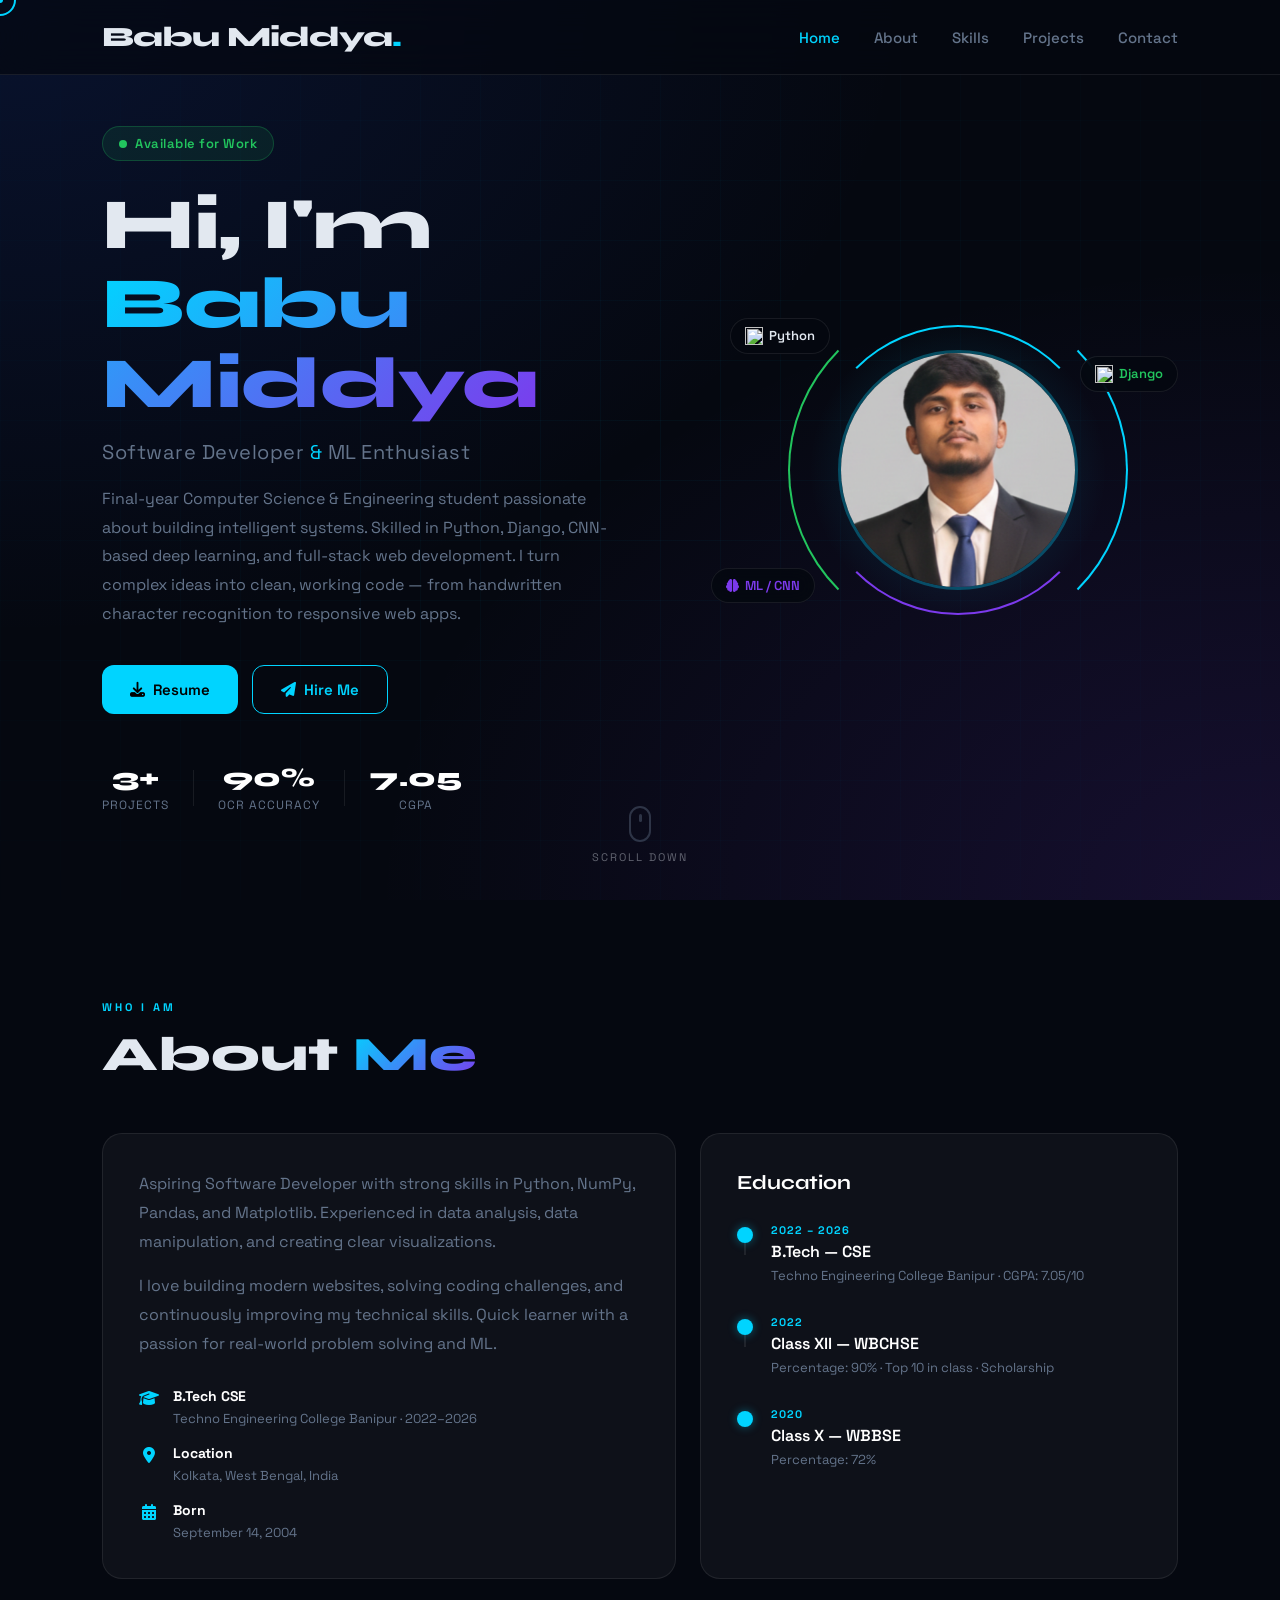
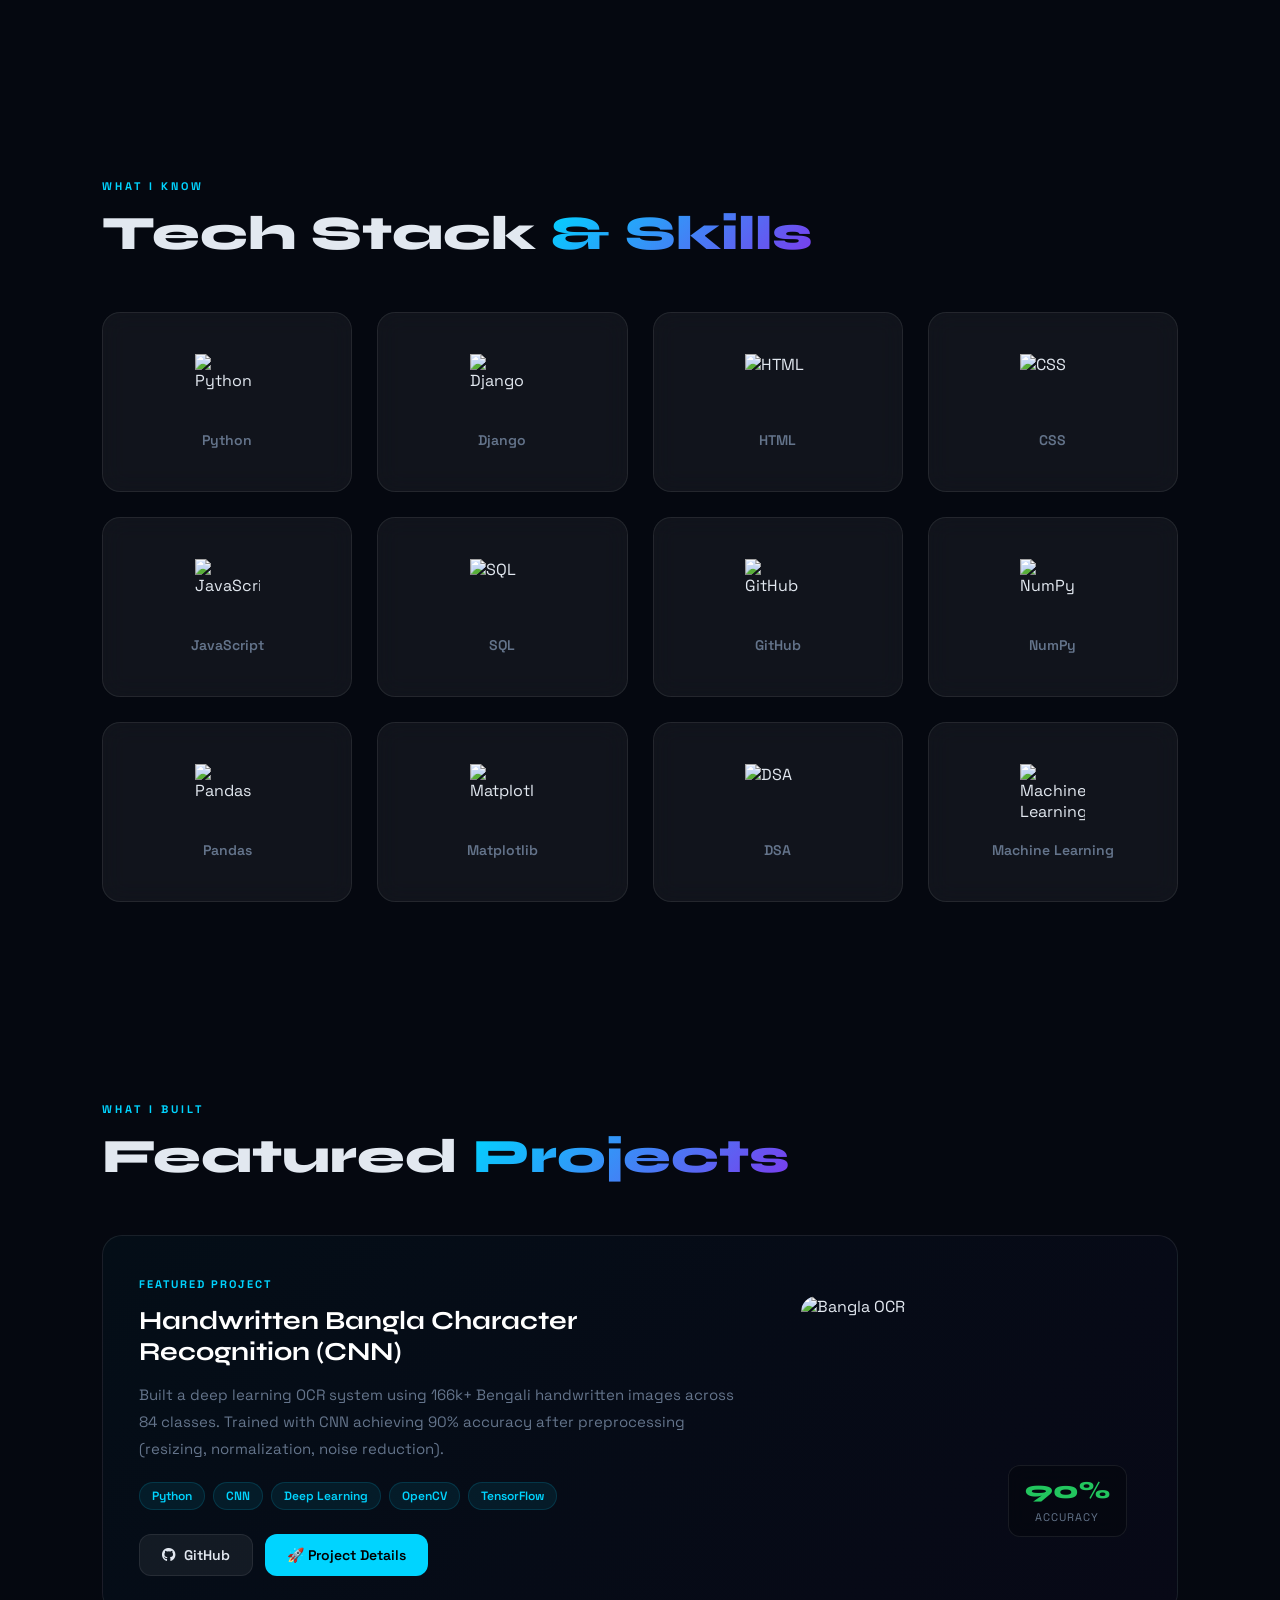
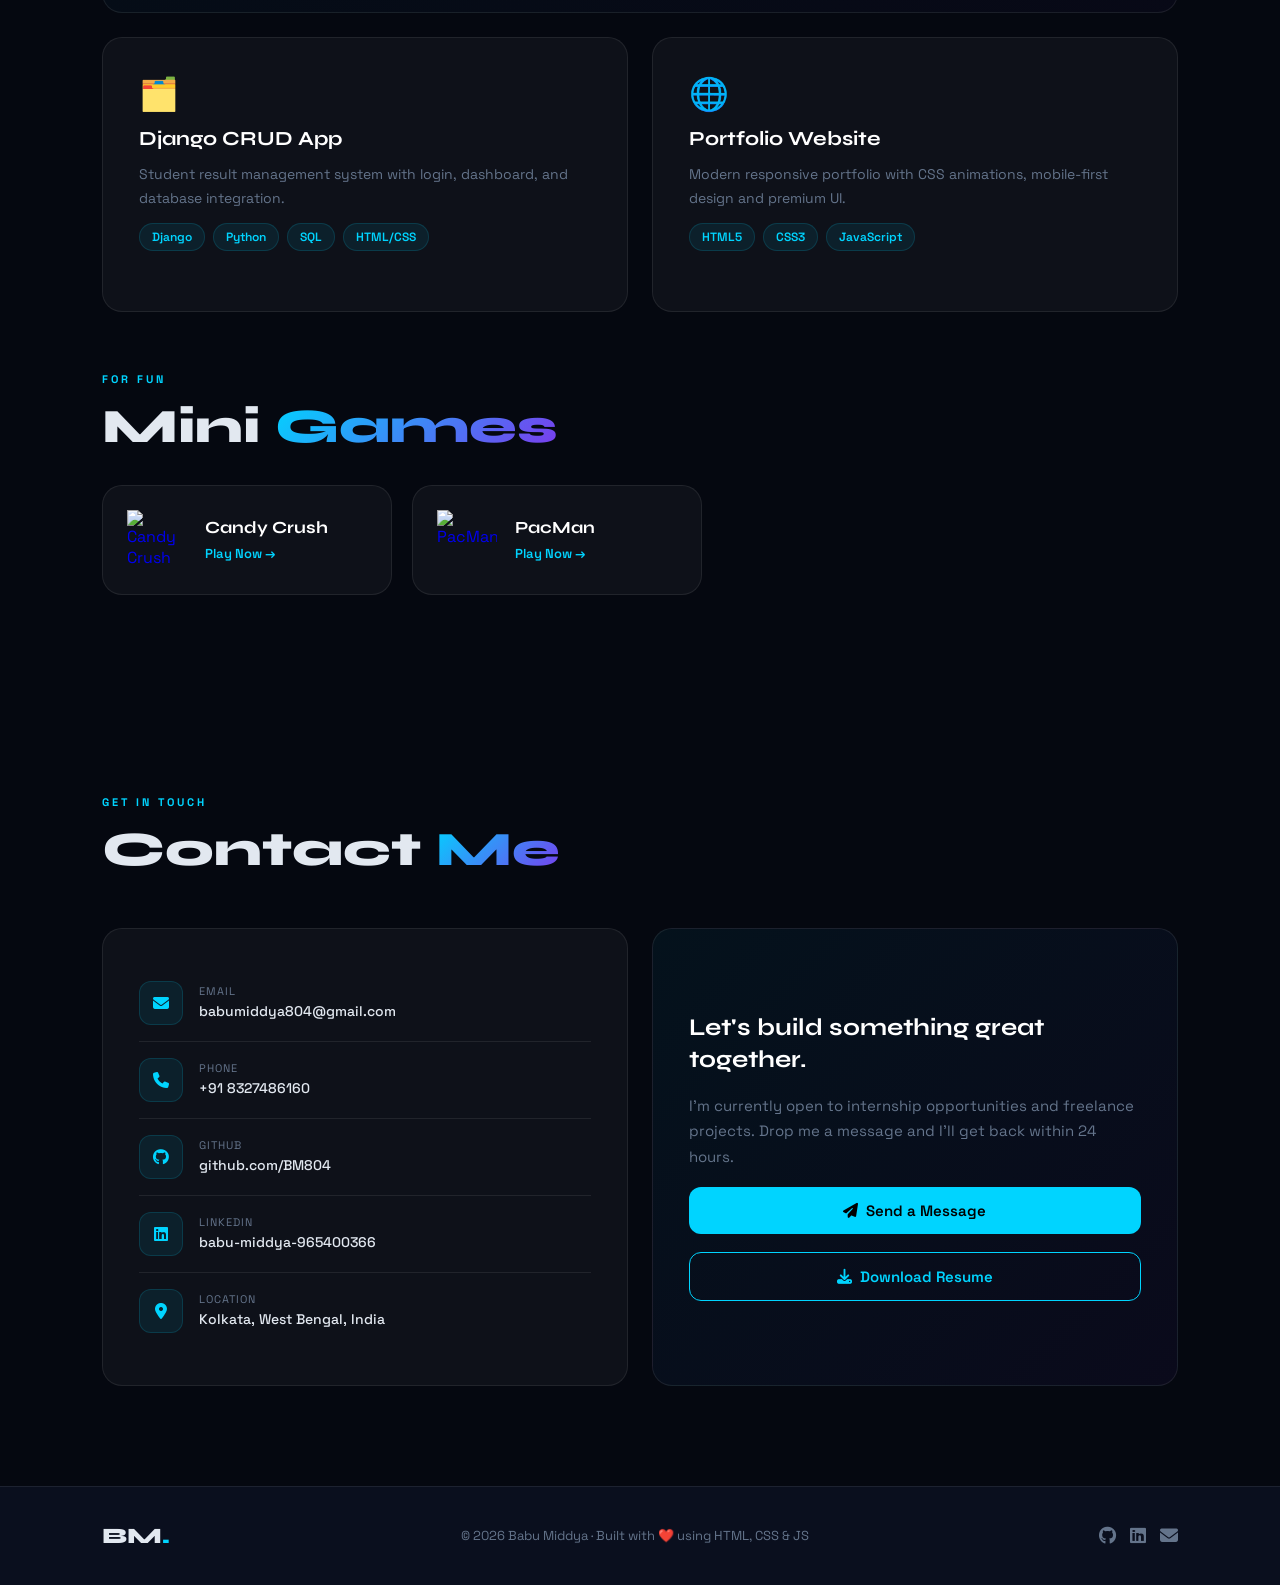
==== index.html @ a62f2553 "First upload" ====
<!DOCTYPE html>
<html lang="en">
<head>
<meta charset="UTF-8">
<meta name="viewport" content="width=device-width, initial-scale=1.0">
<title>Babu Middya | Software Developer</title>

<link rel="preconnect" href="https://fonts.googleapis.com">
<link rel="preconnect" href="https://fonts.gstatic.com" crossorigin>
<link href="https://fonts.googleapis.com/css2?family=Space+Grotesk:wght@300;400;500;600;700&family=Syne:wght@400;600;700;800&display=swap" rel="stylesheet">
<link rel="stylesheet" href="https://cdnjs.cloudflare.com/ajax/libs/font-awesome/6.5.0/css/all.min.css">

<link rel="stylesheet" href="style.css">
</head>

<body>

<!-- CURSOR -->
<div class="cursor" id="cursor"></div>
<div class="cursor-dot" id="cursorDot"></div>

<!-- NAVBAR -->
<header id="header">
  <div class="logo">Babu Middya<span>.</span></div>

  <nav id="navMenu">
    <a href="#home">Home</a>
    <a href="#about">About</a>
    <a href="#skills">Skills</a>
    <a href="#projects">Projects</a>
    <a href="#contact">Contact</a>
  </nav>

  <div id="menuBtn">&#9776;</div>
</header>

<!-- MOBILE NAV OVERLAY -->
<div id="mobileNav">
  <div id="closeBtn">&times;</div>
  <nav>
    <a href="#home" onclick="closeMobileNav()">Home</a>
    <a href="#about" onclick="closeMobileNav()">About</a>
    <a href="#skills" onclick="closeMobileNav()">Skills</a>
    <a href="#projects" onclick="closeMobileNav()">Projects</a>
    <a href="#contact" onclick="closeMobileNav()">Contact</a>
  </nav>
</div>

<!-- HERO -->
<section class="hero" id="home">
  <div class="grid-bg"></div>
  <div class="noise"></div>

  <div class="hero-container">

    <div class="hero-left">
      <div class="badge">
        <span class="dot"></span> Available for Work
      </div>

      <h1>
        Hi, I'm<br>
        <span id="typingText" class="gradient-text">Babu Middya</span>
      </h1>

      <h2 class="subtitle">Software Developer <span class="amp">&</span> ML Enthusiast</h2>

      <p class="hero-desc">
        Final-year Computer Science & Engineering student passionate about building intelligent systems.
        Skilled in Python, Django, CNN-based deep learning, and full-stack web development.
        I turn complex ideas into clean, working code — from handwritten character recognition to responsive web apps.
      </p>

      <div class="hero-btns">
        <a href="01_Babu_Middya_Software_Devoloper.pdf" class="btn btn-primary" download>
          <i class="fas fa-download"></i> Resume
        </a>
        <a href="#contact" class="btn btn-outline">
          <i class="fas fa-paper-plane"></i> Hire Me
        </a>
      </div>

      <div class="hero-stats">
        <div class="stat">
          <span class="stat-num">3+</span>
          <span class="stat-label">Projects</span>
        </div>
        <div class="stat-divider"></div>
        <div class="stat">
          <span class="stat-num">90%</span>
          <span class="stat-label">OCR Accuracy</span>
        </div>
        <div class="stat-divider"></div>
        <div class="stat">
          <span class="stat-num">7.05</span>
          <span class="stat-label">CGPA</span>
        </div>
      </div>
    </div>

    <div class="hero-right">
      <div class="photo-wrapper">
        <div class="photo-glow"></div>
        <div class="photo-box">
          <div class="ring one"></div>
          <div class="ring two"></div>
          <img src="myphoto.png" alt="Babu Middya">
        </div>
        <div class="floating-tag tag-python">
          <img src="https://cdn.jsdelivr.net/gh/devicons/devicon/icons/python/python-original.svg" alt=""> Python
        </div>
        <div class="floating-tag tag-ml">
          <i class="fas fa-brain"></i> ML / CNN
        </div>
        <div class="floating-tag tag-django">
          <img src="https://cdn.jsdelivr.net/gh/devicons/devicon/icons/django/django-plain.svg" alt=""> Django
        </div>
      </div>
    </div>

  </div>

  <div class="scroll-hint">
    <div class="mouse"><div class="wheel"></div></div>
    <span>Scroll down</span>
  </div>
</section>


<!-- ABOUT -->
<section class="section reveal" id="about">
  <div class="section-label">WHO I AM</div>
  <h2 class="title">About <span class="gradient-text">Me</span></h2>

  <div class="about-grid">
    <div class="about-text card">
      <p>
        Aspiring Software Developer with strong skills in Python, NumPy, Pandas, and Matplotlib.
        Experienced in data analysis, data manipulation, and creating clear visualizations.
      </p>
      <p>
        I love building modern websites, solving coding challenges, and continuously improving my
        technical skills. Quick learner with a passion for real-world problem solving and ML.
      </p>
      <div class="about-details">
        <div class="detail-item">
          <i class="fas fa-graduation-cap"></i>
          <div>
            <strong>B.Tech CSE</strong>
            <span>Techno Engineering College Banipur · 2022–2026</span>
          </div>
        </div>
        <div class="detail-item">
          <i class="fas fa-map-marker-alt"></i>
          <div>
            <strong>Location</strong>
            <span>Kolkata, West Bengal, India</span>
          </div>
        </div>
        <div class="detail-item">
          <i class="fas fa-calendar-alt"></i>
          <div>
            <strong>Born</strong>
            <span>September 14, 2004</span>
          </div>
        </div>
      </div>
    </div>

    <div class="education-timeline card">
      <h3>Education</h3>
      <div class="timeline">
        <div class="tl-item">
          <div class="tl-dot"></div>
          <div class="tl-content">
            <span class="tl-year">2022 – 2026</span>
            <h4>B.Tech — CSE</h4>
            <p>Techno Engineering College Banipur · CGPA: 7.05/10</p>
          </div>
        </div>
        <div class="tl-item">
          <div class="tl-dot"></div>
          <div class="tl-content">
            <span class="tl-year">2022</span>
            <h4>Class XII — WBCHSE</h4>
            <p>Percentage: 90% · Top 10 in class · Scholarship</p>
          </div>
        </div>
        <div class="tl-item">
          <div class="tl-dot"></div>
          <div class="tl-content">
            <span class="tl-year">2020</span>
            <h4>Class X — WBBSE</h4>
            <p>Percentage: 72%</p>
          </div>
        </div>
      </div>
    </div>
  </div>
</section>


<!-- SKILLS -->
<section class="section reveal" id="skills">
  <div class="section-label">WHAT I KNOW</div>
  <h2 class="title">Tech Stack <span class="gradient-text">&amp; Skills</span></h2>

  <div class="skills-grid">

    <div class="skill-box">
      <img src="https://cdn.jsdelivr.net/gh/devicons/devicon/icons/python/python-original.svg" alt="Python">
      <h4>Python</h4>
    </div>

    <div class="skill-box">
      <img src="https://cdn.jsdelivr.net/gh/devicons/devicon/icons/django/django-plain-wordmark.svg" alt="Django">
      <h4>Django</h4>
    </div>

    <div class="skill-box">
      <img src="https://cdn.jsdelivr.net/gh/devicons/devicon/icons/html5/html5-original.svg" alt="HTML">
      <h4>HTML</h4>
    </div>

    <div class="skill-box">
      <img src="https://cdn.jsdelivr.net/gh/devicons/devicon/icons/css3/css3-original.svg" alt="CSS">
      <h4>CSS</h4>
    </div>

    <div class="skill-box">
      <img src="https://cdn.jsdelivr.net/gh/devicons/devicon/icons/javascript/javascript-original.svg" alt="JavaScript">
      <h4>JavaScript</h4>
    </div>

    <div class="skill-box">
      <img src="https://cdn.jsdelivr.net/gh/devicons/devicon/icons/mysql/mysql-original.svg" alt="SQL">
      <h4>SQL</h4>
    </div>

    <div class="skill-box">
      <img src="https://cdn-icons-png.flaticon.com/512/733/733553.png" alt="GitHub">
      <h4>GitHub</h4>
    </div>

    <div class="skill-box">
      <img src="https://cdn.jsdelivr.net/gh/devicons/devicon/icons/numpy/numpy-original.svg" alt="NumPy">
      <h4>NumPy</h4>
    </div>

    <div class="skill-box">
      <img src="https://cdn.jsdelivr.net/gh/devicons/devicon/icons/pandas/pandas-original-wordmark.svg" alt="Pandas">
      <h4>Pandas</h4>
    </div>

    <div class="skill-box">
      <img src="https://cdn.jsdelivr.net/gh/devicons/devicon/icons/matplotlib/matplotlib-original.svg" alt="Matplotlib">
      <h4>Matplotlib</h4>
    </div>

    <div class="skill-box">
      <img src="https://cdn-icons-png.flaticon.com/512/2103/2103633.png" alt="DSA">
      <h4>DSA</h4>
    </div>

    <div class="skill-box">
      <img src="https://cdn-icons-png.flaticon.com/512/4149/4149676.png" alt="Machine Learning">
      <h4>Machine Learning</h4>
    </div>

  </div>
</section>


<!-- PROJECTS -->
<section class="section reveal" id="projects">
  <div class="section-label">WHAT I BUILT</div>
  <h2 class="title">Featured <span class="gradient-text">Projects</span></h2>

  <div class="featured-project card">
    <div class="fp-left">
      <div class="fp-badge">Featured Project</div>
      <h3>Handwritten Bangla Character Recognition (CNN)</h3>
      <p>
        Built a deep learning OCR system using 166k+ Bengali handwritten images across 84 classes.
        Trained with CNN achieving 90% accuracy after preprocessing (resizing, normalization, noise reduction).
      </p>
      <div class="tech-tags">
        <span>Python</span><span>CNN</span><span>Deep Learning</span><span>OpenCV</span><span>TensorFlow</span>
      </div>
      <div class="project-links">
        <a class="github-btn" href="https://github.com/BM804/Bengali_Handwritten_OCR_CNN" target="_blank">
          <i class="fab fa-github"></i> GitHub
        </a>
        <a class="demo-btn" href="./bangla_ocr_site/index.html" target="_blank">
          🚀 Project Details
        </a>
      </div>
    </div>
    <div class="fp-right">
      <div class="fp-img-box">
        <img src="https://t3.ftcdn.net/jpg/19/28/70/26/240_F_1928702653_3SM4ioVbqb1LkxO8BYR8tu8CzlvJVweg.jpg" alt="Bangla OCR">
        <div class="fp-accuracy">
          <span class="big">90%</span>
          <span class="small">Accuracy</span>
        </div>
      </div>
    </div>
  </div>

  <div class="project-row">

    <div class="project-card card">
      <div class="project-icon">🗂️</div>
      <h3>Django CRUD App</h3>
      <p>Student result management system with login, dashboard, and database integration.</p>
      <div class="tech-tags">
        <span>Django</span><span>Python</span><span>SQL</span><span>HTML/CSS</span>
      </div>
    </div>

    <div class="project-card card">
      <div class="project-icon">🌐</div>
      <h3>Portfolio Website</h3>
      <p>Modern responsive portfolio with CSS animations, mobile-first design and premium UI.</p>
      <div class="tech-tags">
        <span>HTML5</span><span>CSS3</span><span>JavaScript</span>
      </div>
    </div>

  </div>

  <!-- MINI PROJECTS -->
  <div class="section-label" style="margin-top:60px;">FOR FUN</div>
  <h2 class="title" style="margin-bottom:30px;">Mini <span class="gradient-text">Games</span></h2>

  <div class="mini-grid">

    <a class="mini-card card" href="candy_crush/Candy_crush_index.html" target="_blank">
      <img src="https://w7.pngwing.com/pngs/905/3/png-transparent-candy-crush-saga-candy-crush-jelly-saga-king-android-candy-crush-game-king-heart-thumbnail.png" alt="Candy Crush">
      <div class="mini-info">
        <h4>Candy Crush</h4>
        <span>Play Now →</span>
      </div>
    </a>

    <a class="mini-card card" href="PACMAN/index.html" target="_blank">
      <img src="https://cdn-icons-png.flaticon.com/512/188/188987.png" alt="PacMan">
      <div class="mini-info">
        <h4>PacMan</h4>
        <span>Play Now →</span>
      </div>
    </a>

  </div>
</section>


<!-- CONTACT -->
<section class="section reveal" id="contact">
  <div class="section-label">GET IN TOUCH</div>
  <h2 class="title">Contact <span class="gradient-text">Me</span></h2>

  <div class="contact-grid">
    <div class="contact-card card">
      <a href="mailto:babumiddya804@gmail.com" class="contact-item">
        <div class="contact-icon"><i class="fas fa-envelope"></i></div>
        <div>
          <span class="c-label">Email</span>
          <span class="c-val">babumiddya804@gmail.com</span>
        </div>
      </a>
      <a href="tel:+918327486160" class="contact-item">
        <div class="contact-icon"><i class="fas fa-phone"></i></div>
        <div>
          <span class="c-label">Phone</span>
          <span class="c-val">+91 8327486160</span>
        </div>
      </a>
      <a href="https://github.com/BM804" target="_blank" class="contact-item">
        <div class="contact-icon"><i class="fab fa-github"></i></div>
        <div>
          <span class="c-label">GitHub</span>
          <span class="c-val">github.com/BM804</span>
        </div>
      </a>
      <a href="https://linkedin.com/in/babu-middya-965400366" target="_blank" class="contact-item">
        <div class="contact-icon"><i class="fab fa-linkedin"></i></div>
        <div>
          <span class="c-label">LinkedIn</span>
          <span class="c-val">babu-middya-965400366</span>
        </div>
      </a>
      <div class="contact-item no-link">
        <div class="contact-icon"><i class="fas fa-map-marker-alt"></i></div>
        <div>
          <span class="c-label">Location</span>
          <span class="c-val">Kolkata, West Bengal, India</span>
        </div>
      </div>
    </div>

    <div class="contact-cta card">
      <h3>Let's build something great together.</h3>
      <p>I'm currently open to internship opportunities and freelance projects. Drop me a message and I'll get back within 24 hours.</p>
      <a href="mailto:babumiddya804@gmail.com" class="btn btn-primary full-width">
        <i class="fas fa-paper-plane"></i> Send a Message
      </a>
      <a href="01_Babu_Middya_Software_Devoloper.pdf" class="btn btn-outline full-width" download>
        <i class="fas fa-download"></i> Download Resume
      </a>
    </div>
  </div>
</section>


<footer>
  <div class="footer-inner">
    <div class="footer-logo">BM<span>.</span></div>
    <p>© 2026 Babu Middya · Built with ❤️ using HTML, CSS & JS</p>
    <div class="footer-links">
      <a href="https://github.com/BM804" target="_blank"><i class="fab fa-github"></i></a>
      <a href="https://linkedin.com/in/babu-middya-965400366" target="_blank"><i class="fab fa-linkedin"></i></a>
      <a href="mailto:babumiddya804@gmail.com"><i class="fas fa-envelope"></i></a>
    </div>
  </div>
</footer>

<button id="topBtn" aria-label="Back to top">↑</button>

<script src="script.js"></script>
</body>
</html>
---- style.css ----
/* ================= VARIABLES ================= */
:root {
  --bg: #050810;
  --bg2: #0a0f1e;
  --surface: rgba(255,255,255,0.04);
  --border: rgba(255,255,255,0.08);
  --accent: #00d4ff;
  --accent2: #7c3aed;
  --accent3: #22c55e;
  --text: #e2e8f0;
  --muted: #64748b;
  --white: #ffffff;
  --radius: 20px;
  --radius-sm: 12px;
}

/* ================= RESET ================= */
*, *::before, *::after {
  margin: 0;
  padding: 0;
  box-sizing: border-box;
}

html { scroll-behavior: smooth; }

body {
  background: var(--bg);
  color: var(--text);
  font-family: 'Space Grotesk', sans-serif;
  overflow-x: hidden;
  cursor: none;
}

/* ================= CURSOR ================= */
.cursor {
  width: 32px;
  height: 32px;
  border: 2px solid var(--accent);
  border-radius: 50%;
  position: fixed;
  pointer-events: none;
  z-index: 9999;
  transition: transform 0.1s ease, opacity 0.3s;
  transform: translate(-50%, -50%);
}
.cursor-dot {
  width: 6px;
  height: 6px;
  background: var(--accent);
  border-radius: 50%;
  position: fixed;
  pointer-events: none;
  z-index: 9999;
  transform: translate(-50%, -50%);
}

/* ================= HEADER ================= */
header {
  position: fixed;
  top: 0;
  left: 0;
  width: 100%;
  padding: 20px 8%;
  display: flex;
  justify-content: space-between;
  align-items: center;
  background: rgba(5, 8, 16, 0.7);
  backdrop-filter: blur(20px);
  border-bottom: 1px solid var(--border);
  z-index: 1000;
  transition: all 0.3s;
}

header.scrolled {
  padding: 14px 8%;
  background: rgba(5, 8, 16, 0.95);
}

.logo {
  font-family: 'Syne', sans-serif;
  font-size: 28px;
  font-weight: 800;
  letter-spacing: -1px;
}
.logo span { color: var(--accent); }

nav a {
  color: var(--muted);
  text-decoration: none;
  margin-left: 30px;
  font-weight: 500;
  font-size: 15px;
  transition: color 0.3s;
  position: relative;
}
nav a::after {
  content: '';
  position: absolute;
  bottom: -4px;
  left: 0;
  width: 0;
  height: 2px;
  background: var(--accent);
  transition: width 0.3s;
}
nav a:hover { color: var(--white); }
nav a:hover::after { width: 100%; }

#menuBtn {
  display: none;
  font-size: 26px;
  cursor: pointer;
  color: var(--text);
  background: none;
  border: none;
  padding: 5px;
}

/* ================= MOBILE NAV ================= */
#mobileNav {
  display: none;
  position: fixed;
  inset: 0;
  background: rgba(5, 8, 16, 0.98);
  backdrop-filter: blur(20px);
  z-index: 2000;
  flex-direction: column;
  align-items: center;
  justify-content: center;
  gap: 40px;
}
#mobileNav.open { display: flex; }
#mobileNav nav {
  display: flex;
  flex-direction: column;
  align-items: center;
  gap: 30px;
}
#mobileNav nav a {
  font-family: 'Syne', sans-serif;
  font-size: 32px;
  font-weight: 700;
  color: var(--text);
  text-decoration: none;
  margin: 0;
  transition: color 0.2s;
}
#mobileNav nav a:hover { color: var(--accent); }
#closeBtn {
  position: absolute;
  top: 28px;
  right: 8%;
  font-size: 36px;
  cursor: pointer;
  color: var(--muted);
  line-height: 1;
}

/* ================= HERO ================= */
.hero {
  min-height: 100vh;
  display: flex;
  align-items: center;
  padding: 120px 8% 80px;
  position: relative;
  overflow: hidden;
}

.grid-bg {
  position: absolute;
  inset: 0;
  background-image:
    linear-gradient(rgba(0,212,255,0.04) 1px, transparent 1px),
    linear-gradient(90deg, rgba(0,212,255,0.04) 1px, transparent 1px);
  background-size: 60px 60px;
  mask-image: radial-gradient(ellipse 80% 80% at 50% 50%, black, transparent);
}

.noise {
  position: absolute;
  inset: 0;
  background: radial-gradient(ellipse at top left, rgba(29,78,216,0.15) 0%, transparent 50%),
              radial-gradient(ellipse at bottom right, rgba(124,58,237,0.15) 0%, transparent 50%);
}

.hero-container {
  display: grid;
  grid-template-columns: 1fr 440px;
  gap: 80px;
  align-items: center;
  width: 100%;
  position: relative;
  z-index: 1;
}

/* BADGE */
.badge {
  display: inline-flex;
  align-items: center;
  gap: 8px;
  background: rgba(34,197,94,0.1);
  border: 1px solid rgba(34,197,94,0.25);
  color: var(--accent3);
  padding: 8px 16px;
  border-radius: 100px;
  font-size: 13px;
  font-weight: 600;
  margin-bottom: 24px;
  letter-spacing: 0.5px;
}
.dot {
  width: 8px;
  height: 8px;
  background: var(--accent3);
  border-radius: 50%;
  animation: pulse 2s infinite;
}

/* HERO TEXT */
.hero h1 {
  font-family: 'Syne', sans-serif;
  font-size: clamp(42px, 6vw, 72px);
  font-weight: 800;
  line-height: 1.1;
  margin-bottom: 16px;
  letter-spacing: -0.5px;
}

.gradient-text {
  background: linear-gradient(135deg, var(--accent) 0%, var(--accent2) 100%);
  -webkit-background-clip: text;
  -webkit-text-fill-color: transparent;
  background-clip: text;
}

.subtitle {
  font-size: 20px;
  font-weight: 400;
  color: var(--muted);
  margin-bottom: 20px;
  letter-spacing: 0.5px;
}
.amp { color: var(--accent); }

.hero-desc {
  color: var(--muted);
  line-height: 1.8;
  margin-bottom: 36px;
  max-width: 520px;
  font-size: 16px;
}

/* BUTTONS */
.hero-btns {
  display: flex;
  gap: 14px;
  flex-wrap: wrap;
  margin-bottom: 48px;
}

.btn {
  display: inline-flex;
  align-items: center;
  gap: 8px;
  padding: 14px 28px;
  border-radius: var(--radius-sm);
  font-weight: 600;
  font-size: 15px;
  text-decoration: none;
  transition: all 0.3s ease;
  cursor: none;
}
.btn-primary {
  background: var(--accent);
  color: #000;
}
.btn-primary:hover {
  transform: translateY(-3px);
  box-shadow: 0 0 30px rgba(0,212,255,0.4);
}
.btn-outline {
  background: transparent;
  color: var(--accent);
  border: 1.5px solid var(--accent);
}
.btn-outline:hover {
  background: rgba(0,212,255,0.1);
  transform: translateY(-3px);
}
.full-width { width: 100%; justify-content: center; }

/* STATS */
.hero-stats {
  display: flex;
  align-items: center;
  gap: 24px;
}
.stat { text-align: center; }
.stat-num {
  display: block;
  font-family: 'Syne', sans-serif;
  font-size: 26px;
  font-weight: 800;
  color: var(--white);
}
.stat-label {
  font-size: 12px;
  color: var(--muted);
  text-transform: uppercase;
  letter-spacing: 1px;
}
.stat-divider {
  width: 1px;
  height: 36px;
  background: var(--border);
}

/* PHOTO */
.hero-right { display: flex; justify-content: center; }

.photo-wrapper {
  position: relative;
  width: 380px;
  height: 380px;
  display: flex;
  align-items: center;
  justify-content: center;
}

.photo-glow {
  position: absolute;
  width: 300px;
  height: 300px;
  border-radius: 50%;
  background: radial-gradient(circle, rgba(0,212,255,0.2), transparent 70%);
  animation: breathe 4s ease-in-out infinite;
}

.photo-box {
  position: relative;
  width: 300px;
  height: 300px;
  display: flex;
  justify-content: center;
  align-items: center;
  animation: float 5s ease-in-out infinite;
}

.photo-box img {
  width: 240px;
  height: 240px;
  border-radius: 50%;
  object-fit: cover;
  border: 3px solid rgba(0,212,255,0.3);
  position: relative;
  z-index: 2;
}

.ring {
  position: absolute;
  border-radius: 50%;
}
.one {
  width: 290px;
  height: 290px;
  border-top: 2px solid var(--accent);
  border-bottom: 2px solid var(--accent2);
  border-left: 2px solid transparent;
  border-right: 2px solid transparent;
  animation: spin 8s linear infinite;
}
.two {
  width: 340px;
  height: 340px;
  border-left: 2px solid var(--accent3);
  border-right: 2px solid var(--accent);
  border-top: 2px solid transparent;
  border-bottom: 2px solid transparent;
  animation: spinReverse 12s linear infinite;
}

/* FLOATING TAGS */
.floating-tag {
  position: absolute;
  display: flex;
  align-items: center;
  gap: 6px;
  background: rgba(5,8,16,0.9);
  border: 1px solid var(--border);
  padding: 8px 14px;
  border-radius: 100px;
  font-size: 13px;
  font-weight: 600;
  white-space: nowrap;
  backdrop-filter: blur(10px);
  z-index: 10;
}
.floating-tag img { width: 18px; height: 18px; }
.tag-python { top: 10%; left: -10%; animation: floatTag 4s ease-in-out infinite; }
.tag-ml { bottom: 15%; left: -15%; animation: floatTag 5s ease-in-out infinite 0.5s; color: var(--accent2); }
.tag-django { top: 20%; right: -8%; animation: floatTag 4.5s ease-in-out infinite 1s; color: var(--accent3); }

/* SCROLL HINT */
.scroll-hint {
  position: absolute;
  bottom: 36px;
  left: 50%;
  transform: translateX(-50%);
  display: flex;
  flex-direction: column;
  align-items: center;
  gap: 8px;
  opacity: 0.4;
}
.scroll-hint span { font-size: 11px; letter-spacing: 2px; text-transform: uppercase; }
.mouse {
  width: 22px;
  height: 36px;
  border: 2px solid var(--muted);
  border-radius: 12px;
  display: flex;
  justify-content: center;
  padding-top: 6px;
}
.wheel {
  width: 3px;
  height: 8px;
  background: var(--muted);
  border-radius: 3px;
  animation: scrollWheel 1.5s infinite;
}

/* ================= SECTIONS ================= */
.section {
  padding: 100px 8%;
}

.section-label {
  font-size: 11px;
  font-weight: 700;
  letter-spacing: 3px;
  color: var(--accent);
  text-transform: uppercase;
  margin-bottom: 12px;
}

.title {
  font-family: 'Syne', sans-serif;
  font-size: clamp(30px, 4vw, 48px);
  font-weight: 800;
  letter-spacing: 0px;
  margin-bottom: 50px;
}

.card {
  background: var(--surface);
  border: 1px solid var(--border);
  border-radius: var(--radius);
  padding: 36px;
  transition: border-color 0.3s, transform 0.3s;
}
.card:hover {
  border-color: rgba(0,212,255,0.2);
}

/* ================= ABOUT ================= */
.about-grid {
  display: grid;
  grid-template-columns: 1.2fr 1fr;
  gap: 24px;
}

.about-text p {
  color: var(--muted);
  line-height: 1.8;
  font-size: 16px;
  margin-bottom: 16px;
}

.about-details { margin-top: 28px; display: flex; flex-direction: column; gap: 16px; }
.detail-item {
  display: flex;
  align-items: flex-start;
  gap: 14px;
}
.detail-item i {
  color: var(--accent);
  font-size: 16px;
  margin-top: 3px;
  width: 20px;
  text-align: center;
}
.detail-item strong {
  display: block;
  font-size: 14px;
  color: var(--white);
  margin-bottom: 2px;
}
.detail-item span {
  font-size: 13px;
  color: var(--muted);
}

/* TIMELINE */
.education-timeline h3 {
  font-family: 'Syne', sans-serif;
  font-size: 20px;
  margin-bottom: 28px;
  color: var(--white);
}
.timeline { display: flex; flex-direction: column; gap: 0; }
.tl-item {
  display: flex;
  gap: 18px;
  padding-bottom: 28px;
  position: relative;
}
.tl-item:not(:last-child) .tl-dot::after {
  content: '';
  position: absolute;
  left: 7px;
  top: 16px;
  bottom: -12px;
  width: 2px;
  background: var(--border);
}
.tl-dot {
  width: 16px;
  height: 16px;
  border-radius: 50%;
  background: var(--accent);
  flex-shrink: 0;
  margin-top: 4px;
  position: relative;
  box-shadow: 0 0 10px rgba(0,212,255,0.4);
}
.tl-year {
  font-size: 11px;
  color: var(--accent);
  font-weight: 700;
  letter-spacing: 1px;
  text-transform: uppercase;
  display: block;
  margin-bottom: 4px;
}
.tl-content h4 {
  font-size: 16px;
  font-weight: 600;
  color: var(--white);
  margin-bottom: 4px;
}
.tl-content p {
  font-size: 13px;
  color: var(--muted);
  line-height: 1.6;
}

/* ================= SKILLS ================= */
.skills-grid {
  display: grid;
  grid-template-columns: repeat(4, 1fr);
  gap: 25px;
}

@media (max-width: 992px) {
  .skills-grid { grid-template-columns: repeat(3, 1fr); }
}
@media (max-width: 600px) {
  .skills-grid { grid-template-columns: repeat(2, 1fr); }
}

.skill-box {
  height: 180px;
  display: flex;
  flex-direction: column;
  align-items: center;
  justify-content: center;
  gap: 12px;

  border-radius: 18px;
  background: rgba(255,255,255,0.05);
  backdrop-filter: blur(12px);
  border: 1px solid rgba(255,255,255,0.08);

  transition: 0.4s ease;
  position: relative;
  overflow: hidden;
  cursor: none;
}

.skill-box::before {
  content: '';
  position: absolute;
  width: 120%;
  height: 120%;
  background: linear-gradient(120deg, transparent, rgba(0,212,255,0.18), transparent);
  top: -10%;
  left: -10%;
  opacity: 0;
}

.skill-box:hover::before {
  opacity: 1;
  animation: neonMove 1.8s linear infinite;
}

.skill-box img {
  width: 65px;
  height: 65px;
  object-fit: contain;
}

.skill-box h4 {
  font-size: 14px;
  font-weight: 600;
  color: var(--muted);
  text-align: center;
}

.skill-box:hover {
  transform: translateY(-10px) scale(1.04);
  border-color: rgba(0,212,255,0.4);
  box-shadow:
    0 0 12px rgba(0,212,255,0.2),
    0 0 30px rgba(0,212,255,0.15),
    0 0 50px rgba(0,212,255,0.08);
}

.skill-box:hover h4 { color: var(--white); }

@keyframes neonMove {
  0% { transform: translateX(-100%); }
  100% { transform: translateX(100%); }
}

/* ================= PROJECTS ================= */
.featured-project {
  display: grid;
  grid-template-columns: 1fr 340px;
  gap: 48px;
  align-items: center;
  margin-bottom: 24px;
  background: linear-gradient(135deg, rgba(0,212,255,0.03), rgba(124,58,237,0.03));
}

.fp-badge {
  display: inline-block;
  font-size: 11px;
  font-weight: 700;
  letter-spacing: 2px;
  text-transform: uppercase;
  color: var(--accent);
  margin-bottom: 14px;
}

.fp-left h3 {
  font-family: 'Syne', sans-serif;
  font-size: 26px;
  font-weight: 700;
  color: var(--white);
  margin-bottom: 14px;
  line-height: 1.2;
}
.fp-left p {
  color: var(--muted);
  line-height: 1.8;
  font-size: 15px;
  margin-bottom: 20px;
}

.tech-tags {
  display: flex;
  flex-wrap: wrap;
  gap: 8px;
  margin-bottom: 24px;
}
.tech-tags span {
  font-size: 12px;
  font-weight: 600;
  padding: 5px 12px;
  border-radius: 100px;
  background: rgba(0,212,255,0.08);
  border: 1px solid rgba(0,212,255,0.15);
  color: var(--accent);
}

.project-links {
  display: flex;
  gap: 12px;
  flex-wrap: wrap;
}

.github-btn, .demo-btn {
  text-decoration: none;
  padding: 11px 22px;
  border-radius: var(--radius-sm);
  font-weight: 600;
  font-size: 14px;
  transition: all 0.3s ease;
  display: inline-flex;
  align-items: center;
  gap: 8px;
}
.github-btn {
  background: rgba(255,255,255,0.06);
  color: var(--text);
  border: 1px solid var(--border);
}
.github-btn:hover {
  background: rgba(255,255,255,0.1);
  transform: translateY(-3px);
}
.demo-btn {
  background: var(--accent);
  color: #000;
}
.demo-btn:hover {
  transform: translateY(-3px);
  box-shadow: 0 8px 24px rgba(0,212,255,0.3);
}

.fp-img-box {
  position: relative;
  border-radius: 16px;
  overflow: hidden;
}
.fp-img-box img {
  width: 100%;
  aspect-ratio: 4/3;
  object-fit: cover;
  display: block;
}
.fp-accuracy {
  position: absolute;
  bottom: 14px;
  right: 14px;
  background: rgba(5,8,16,0.85);
  backdrop-filter: blur(10px);
  border: 1px solid var(--border);
  border-radius: 12px;
  padding: 10px 16px;
  text-align: center;
}
.fp-accuracy .big {
  display: block;
  font-family: 'Syne', sans-serif;
  font-size: 24px;
  font-weight: 800;
  color: var(--accent3);
}
.fp-accuracy .small {
  font-size: 11px;
  color: var(--muted);
  text-transform: uppercase;
  letter-spacing: 1px;
}

.project-row {
  display: grid;
  grid-template-columns: 1fr 1fr;
  gap: 24px;
}

.project-card.card {
  display: flex;
  flex-direction: column;
  gap: 12px;
}
.project-icon { font-size: 32px; }
.project-card h3 {
  font-family: 'Syne', sans-serif;
  font-size: 20px;
  font-weight: 700;
  color: var(--white);
}
.project-card p {
  color: var(--muted);
  font-size: 14px;
  line-height: 1.7;
  flex: 1;
}

/* MINI PROJECTS */
.mini-grid {
  display: grid;
  grid-template-columns: repeat(2, 1fr);
  gap: 20px;
  max-width: 600px;
}

.mini-card {
  text-decoration: none;
  display: flex;
  align-items: center;
  gap: 18px;
  padding: 24px;
  transition: all 0.3s;
}
.mini-card img {
  width: 60px;
  height: 60px;
  object-fit: contain;
  flex-shrink: 0;
}
.mini-info h4 {
  font-family: 'Syne', sans-serif;
  font-size: 17px;
  font-weight: 700;
  color: var(--white);
  margin-bottom: 4px;
}
.mini-info span {
  font-size: 13px;
  color: var(--accent);
  font-weight: 600;
}
.mini-card:hover {
  transform: translateY(-6px);
  border-color: rgba(0,212,255,0.25);
  box-shadow: 0 12px 40px rgba(0,0,0,0.3);
}

/* ================= CONTACT ================= */
.contact-grid {
  display: grid;
  grid-template-columns: 1fr 1fr;
  gap: 24px;
}

.contact-item {
  display: flex;
  align-items: center;
  gap: 16px;
  padding: 16px 0;
  border-bottom: 1px solid var(--border);
  text-decoration: none;
  transition: all 0.2s;
}
.contact-item:last-child { border-bottom: none; }
.contact-item:not(.no-link):hover .c-val { color: var(--accent); }

.contact-icon {
  width: 44px;
  height: 44px;
  border-radius: 12px;
  background: rgba(0,212,255,0.08);
  border: 1px solid rgba(0,212,255,0.15);
  display: flex;
  align-items: center;
  justify-content: center;
  color: var(--accent);
  font-size: 16px;
  flex-shrink: 0;
}
.c-label {
  display: block;
  font-size: 11px;
  text-transform: uppercase;
  letter-spacing: 1px;
  color: var(--muted);
  margin-bottom: 2px;
}
.c-val {
  font-size: 14px;
  font-weight: 500;
  color: var(--text);
  transition: color 0.2s;
}

.contact-cta {
  display: flex;
  flex-direction: column;
  justify-content: center;
  gap: 18px;
  background: linear-gradient(135deg, rgba(0,212,255,0.05), rgba(124,58,237,0.05));
}
.contact-cta h3 {
  font-family: 'Syne', sans-serif;
  font-size: 24px;
  font-weight: 700;
  color: var(--white);
  line-height: 1.3;
}
.contact-cta p {
  color: var(--muted);
  line-height: 1.7;
  font-size: 15px;
}

/* ================= FOOTER ================= */
footer {
  padding: 36px 8%;
  background: var(--bg2);
  border-top: 1px solid var(--border);
}
.footer-inner {
  display: flex;
  align-items: center;
  justify-content: space-between;
  flex-wrap: wrap;
  gap: 16px;
}
.footer-logo {
  font-family: 'Syne', sans-serif;
  font-size: 22px;
  font-weight: 800;
}
.footer-logo span { color: var(--accent); }
footer p {
  font-size: 13px;
  color: var(--muted);
}
.footer-links {
  display: flex;
  gap: 14px;
}
.footer-links a {
  color: var(--muted);
  font-size: 18px;
  text-decoration: none;
  transition: color 0.2s;
}
.footer-links a:hover { color: var(--accent); }

/* ================= TOP BUTTON ================= */
#topBtn {
  position: fixed;
  bottom: 32px;
  right: 32px;
  width: 48px;
  height: 48px;
  background: var(--accent);
  color: #000;
  border: none;
  border-radius: 14px;
  font-size: 18px;
  font-weight: 700;
  cursor: none;
  display: none;
  transition: all 0.3s;
  z-index: 999;
}
#topBtn:hover { transform: translateY(-4px); box-shadow: 0 8px 24px rgba(0,212,255,0.35); }

/* ================= REVEAL ================= */
.reveal {
  opacity: 0;
  transform: translateY(50px);
  transition: opacity 0.8s ease, transform 0.8s ease;
}
.reveal.active {
  opacity: 1;
  transform: translateY(0);
}

/* ================= ANIMATIONS ================= */
@keyframes spin { 100% { transform: rotate(360deg); } }
@keyframes spinReverse { 100% { transform: rotate(-360deg); } }
@keyframes float { 0%, 100% { transform: translateY(0); } 50% { transform: translateY(-16px); } }
@keyframes floatTag { 0%, 100% { transform: translateY(0px); } 50% { transform: translateY(-8px); } }
@keyframes pulse { 0%, 100% { opacity: 1; } 50% { opacity: 0.4; } }
@keyframes breathe { 0%, 100% { transform: scale(1); opacity: 0.5; } 50% { transform: scale(1.1); opacity: 0.8; } }
@keyframes scrollWheel { 0% { transform: translateY(0); opacity: 1; } 100% { transform: translateY(10px); opacity: 0; } }

/* ================= RESPONSIVE ================= */

@media (max-width: 900px) {
  .hero-container {
    grid-template-columns: 1fr;
    text-align: center;
  }
  .hero-desc { margin-inline: auto; }
  .hero-btns { justify-content: center; }
  .hero-stats { justify-content: center; }
  .hero-right { display: none; }
  .about-grid { grid-template-columns: 1fr; }
  .featured-project { grid-template-columns: 1fr; }
  .fp-right { display: none; }
  .project-row { grid-template-columns: 1fr; }
  .contact-grid { grid-template-columns: 1fr; }
  nav { display: none; }
  #menuBtn { display: block; }
  .cursor, .cursor-dot { display: none; }
  body { cursor: auto; }
  .btn { cursor: pointer; }
  #topBtn { cursor: pointer; }
}

@media (max-width: 600px) {
  .section { padding: 70px 6%; }
  .skills-grid { grid-template-columns: repeat(3, 1fr); }
  .mini-grid { grid-template-columns: 1fr; }
  .hero-stats { gap: 16px; }
  .footer-inner { flex-direction: column; align-items: center; text-align: center; }
}
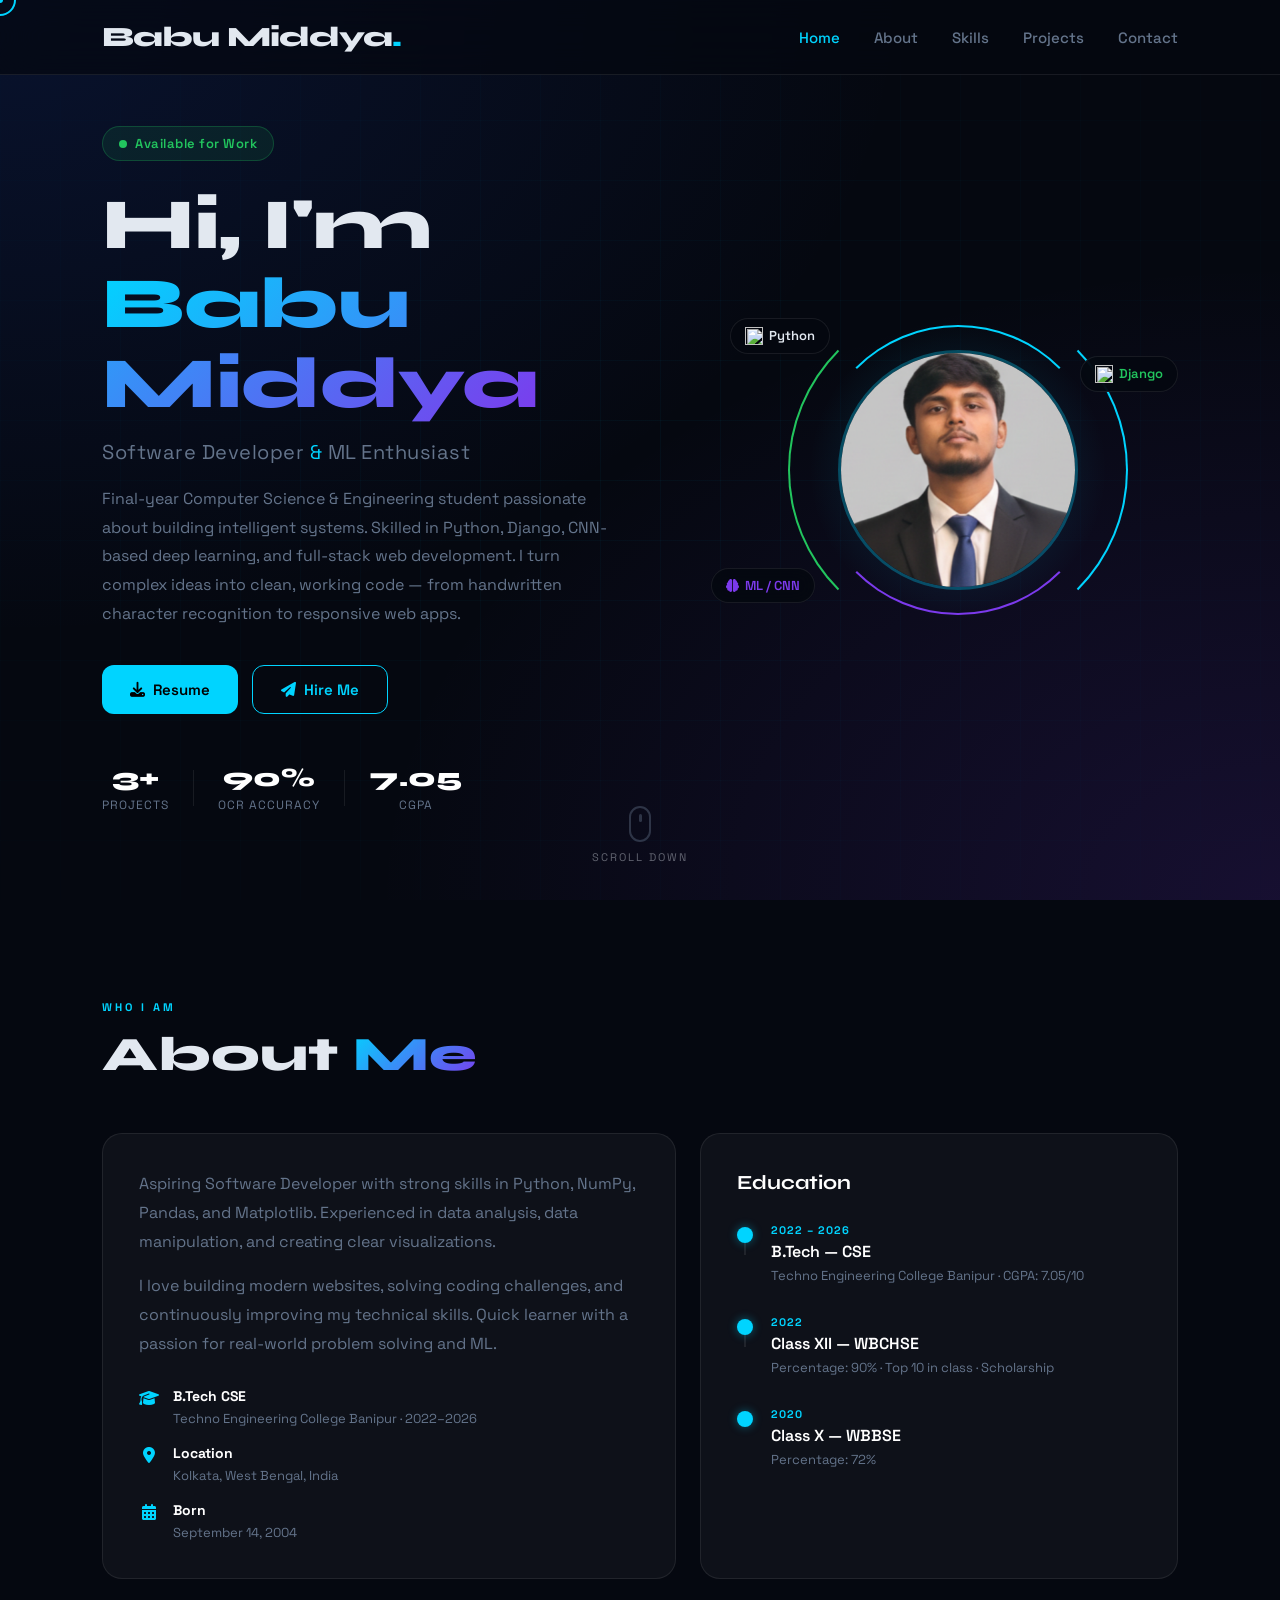
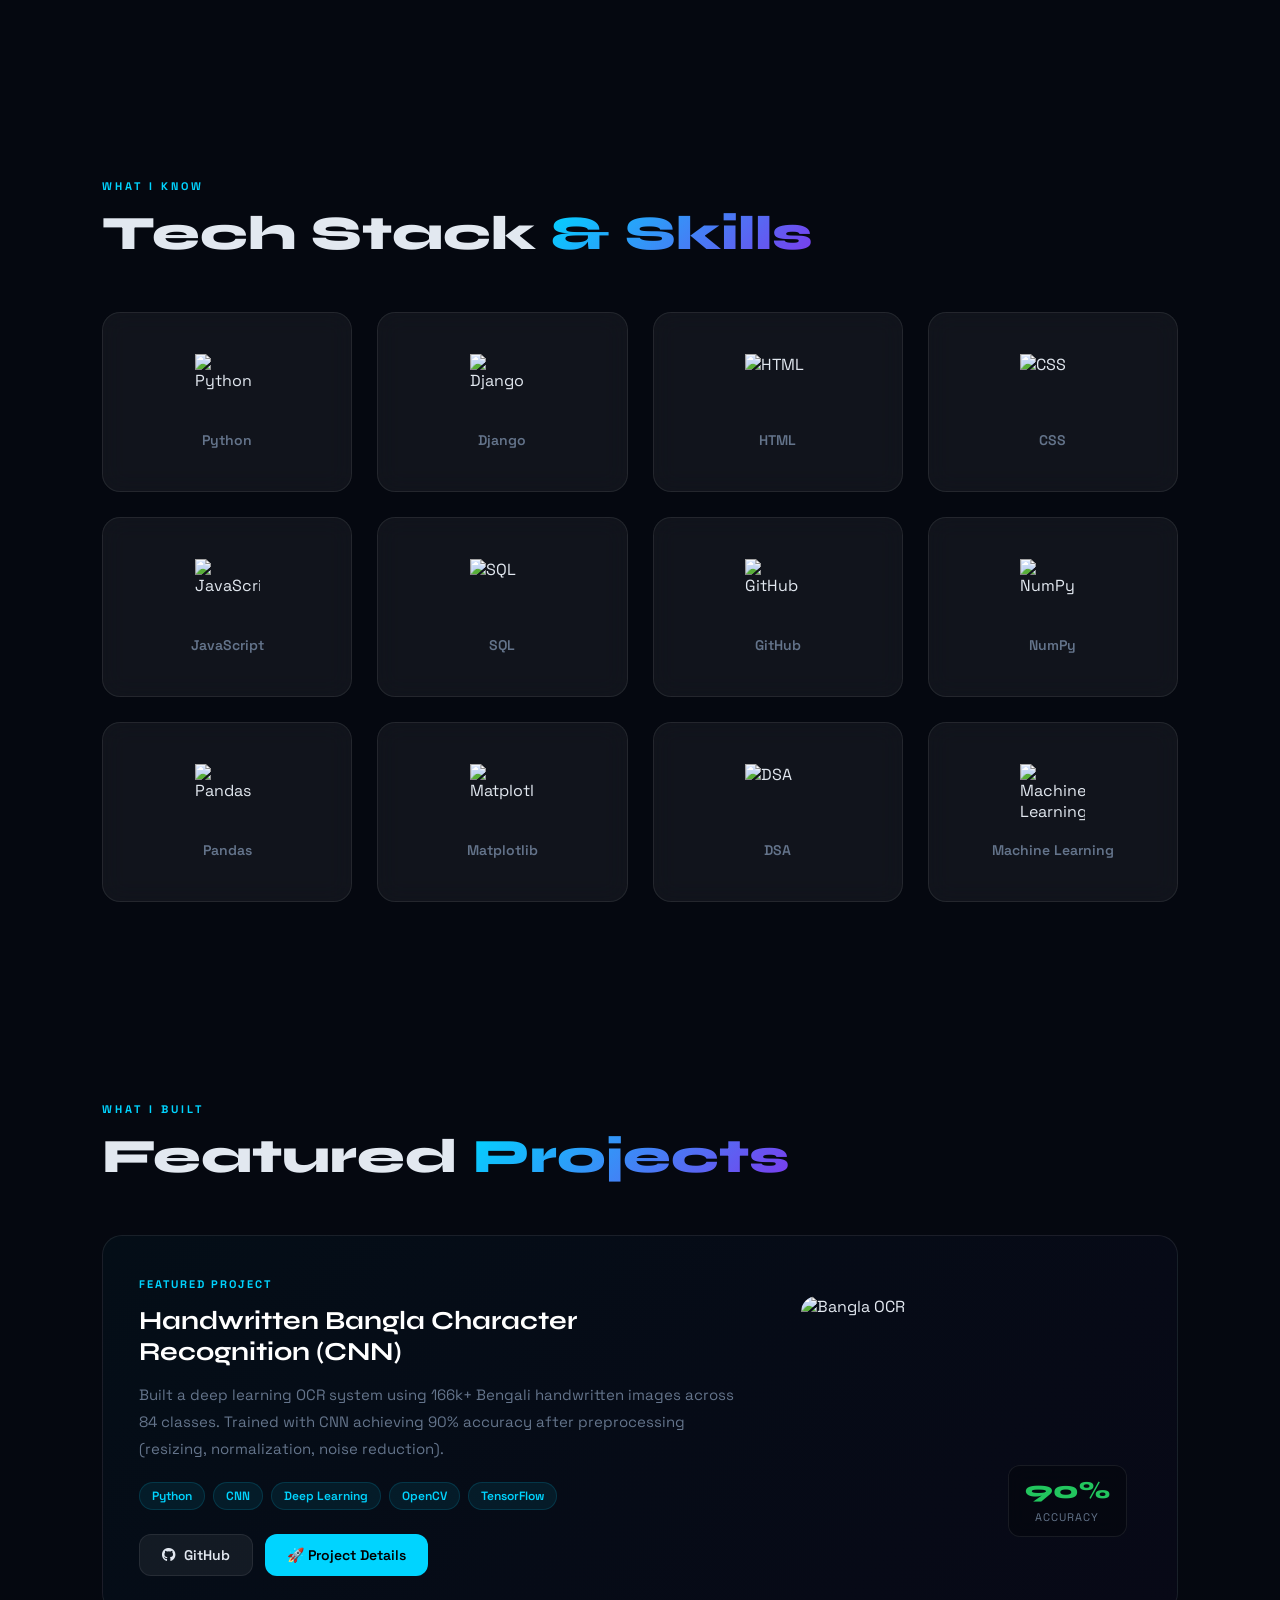
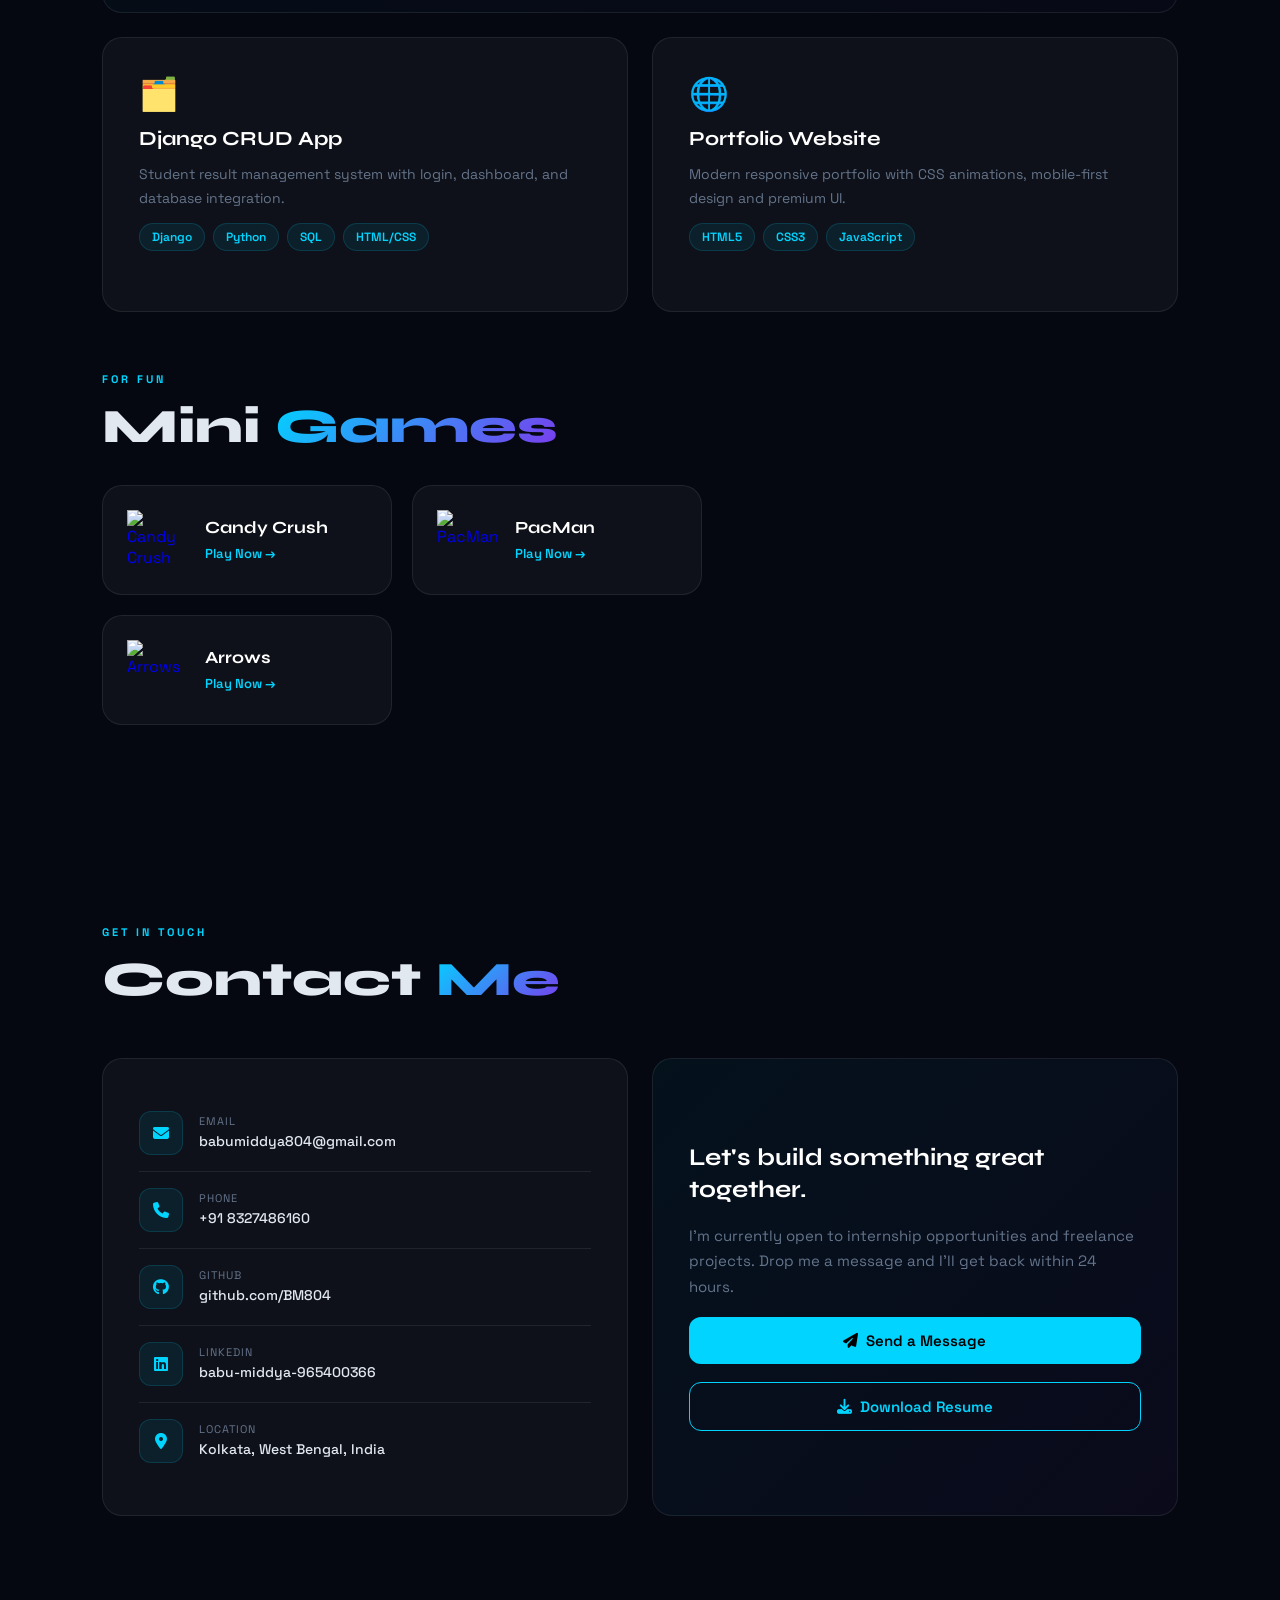
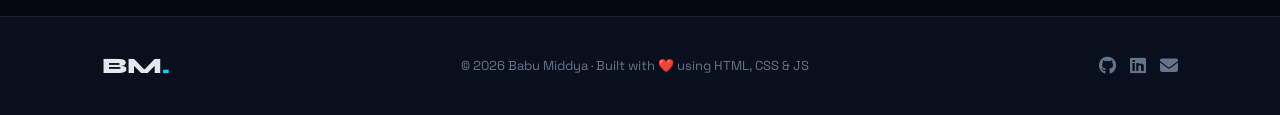
==== commit 591ce6d2: "Updated portfolio" ====
--- a/index.html
+++ b/index.html
@@ -350,6 +350,13 @@
         <span>Play Now →</span>
       </div>
     </a>
+    <a class="mini-card card" href="https://arrowsweb.netlify.app/" target="_blank">
+      <img src="D:\Github project....com\babu_middya_porfolio-main\babu_middya_porfolio-main\unnamed.png" alt="Arrows">
+      <div class="mini-info">
+        <h4>Arrows</h4>
+        <span>Play Now →</span>
+      </div>
+    </a>
 
   </div>
 </section>
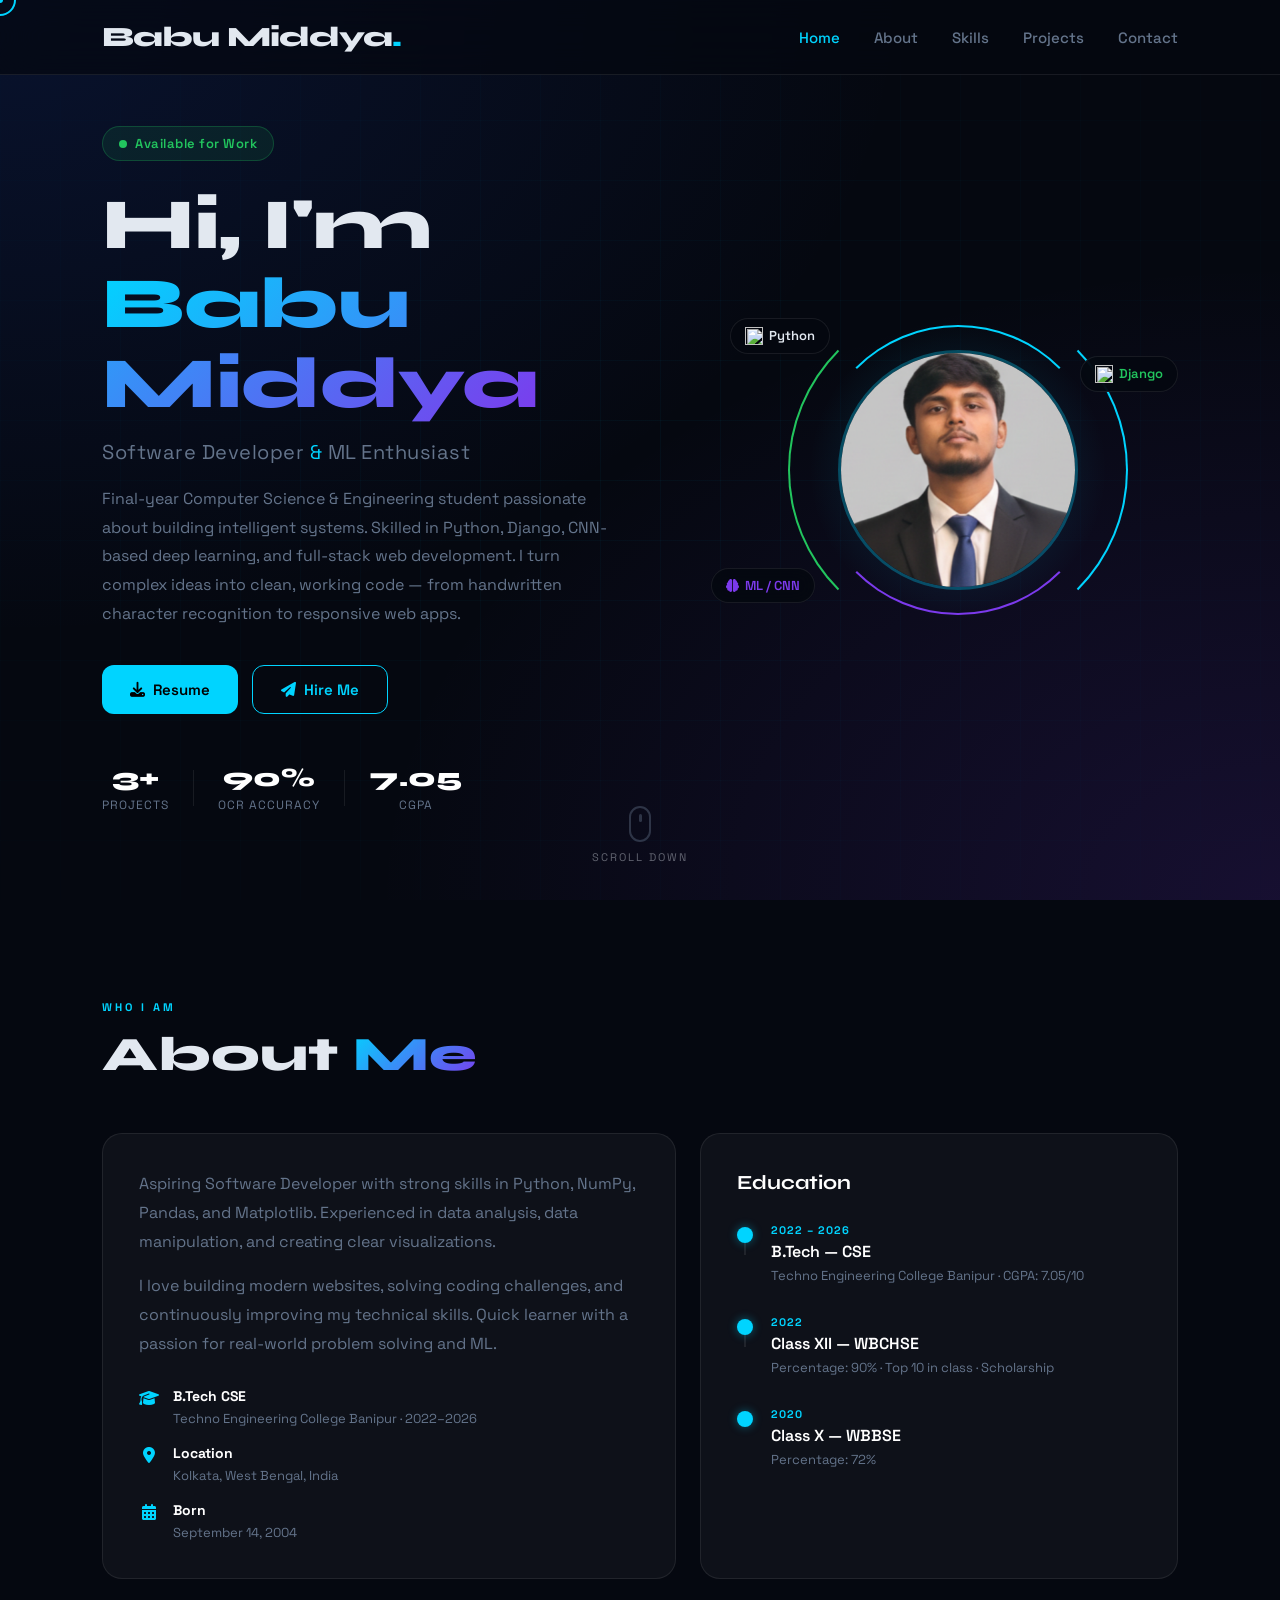
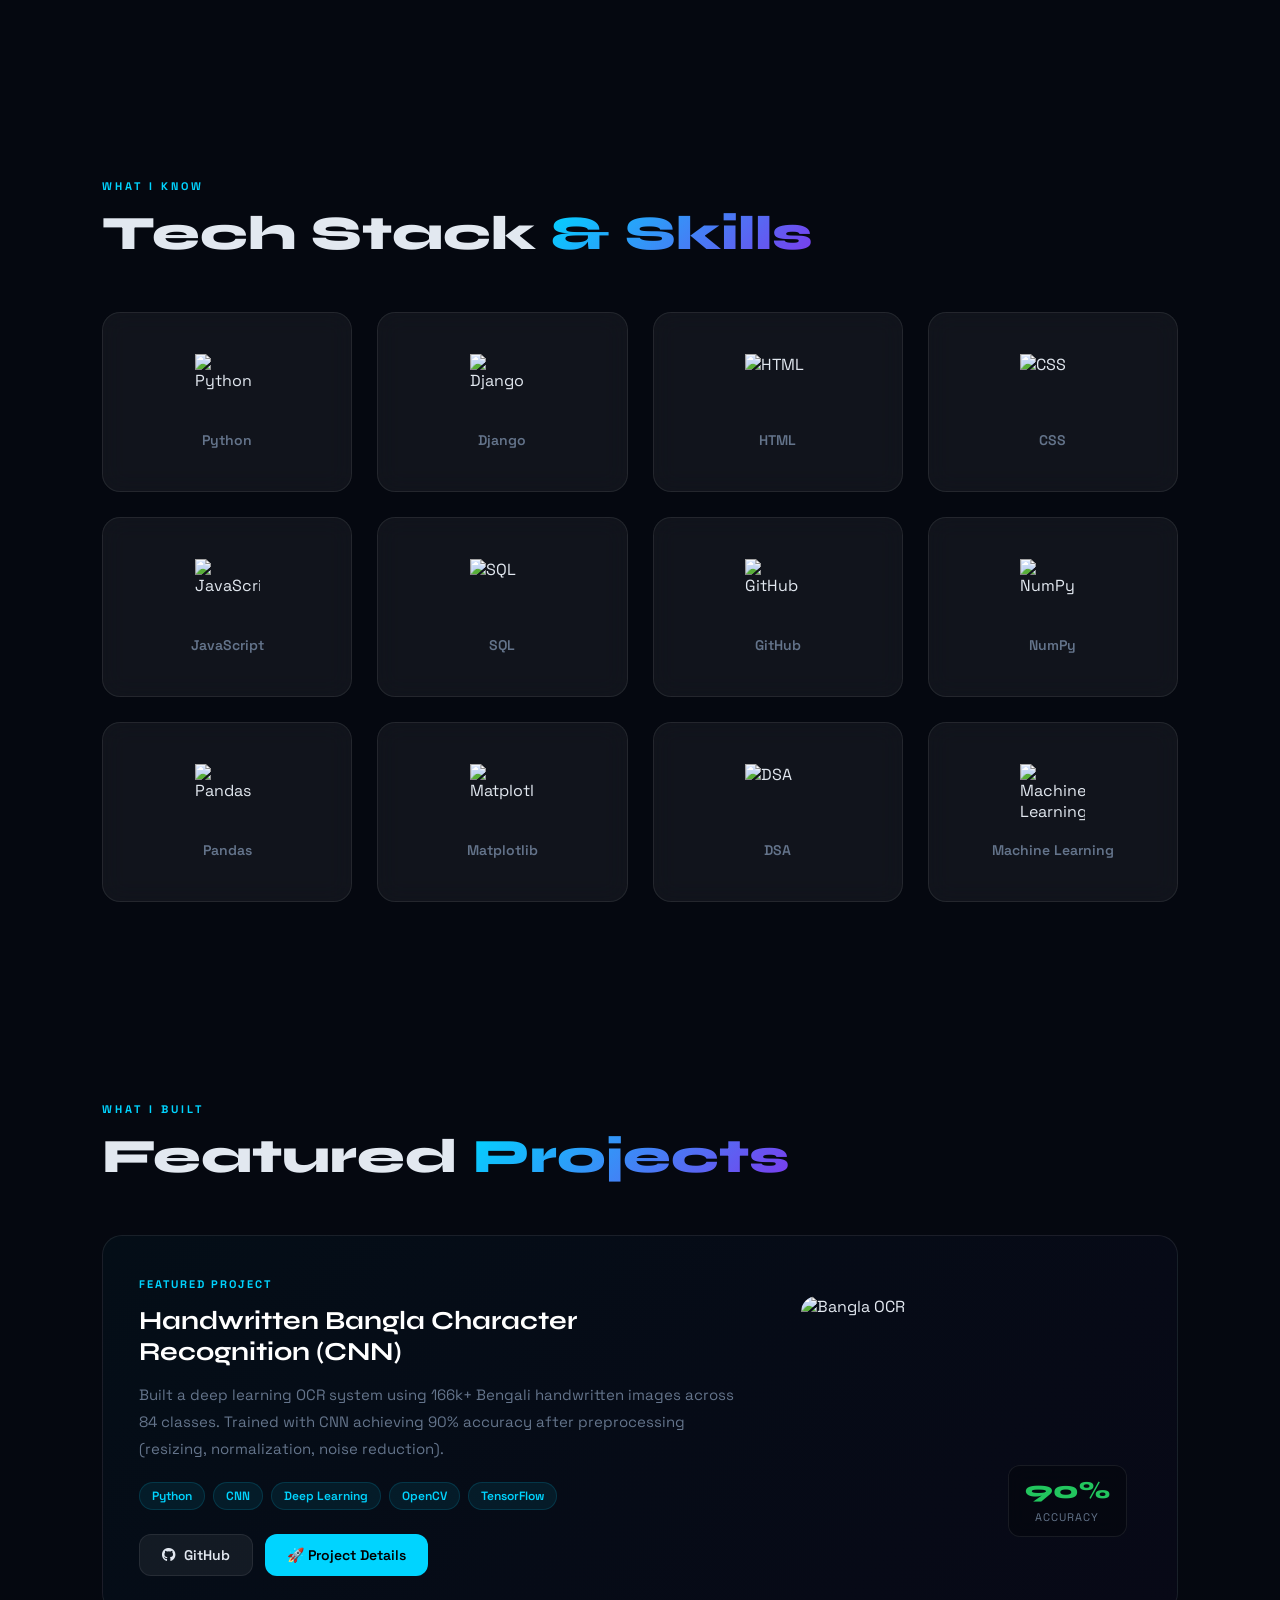
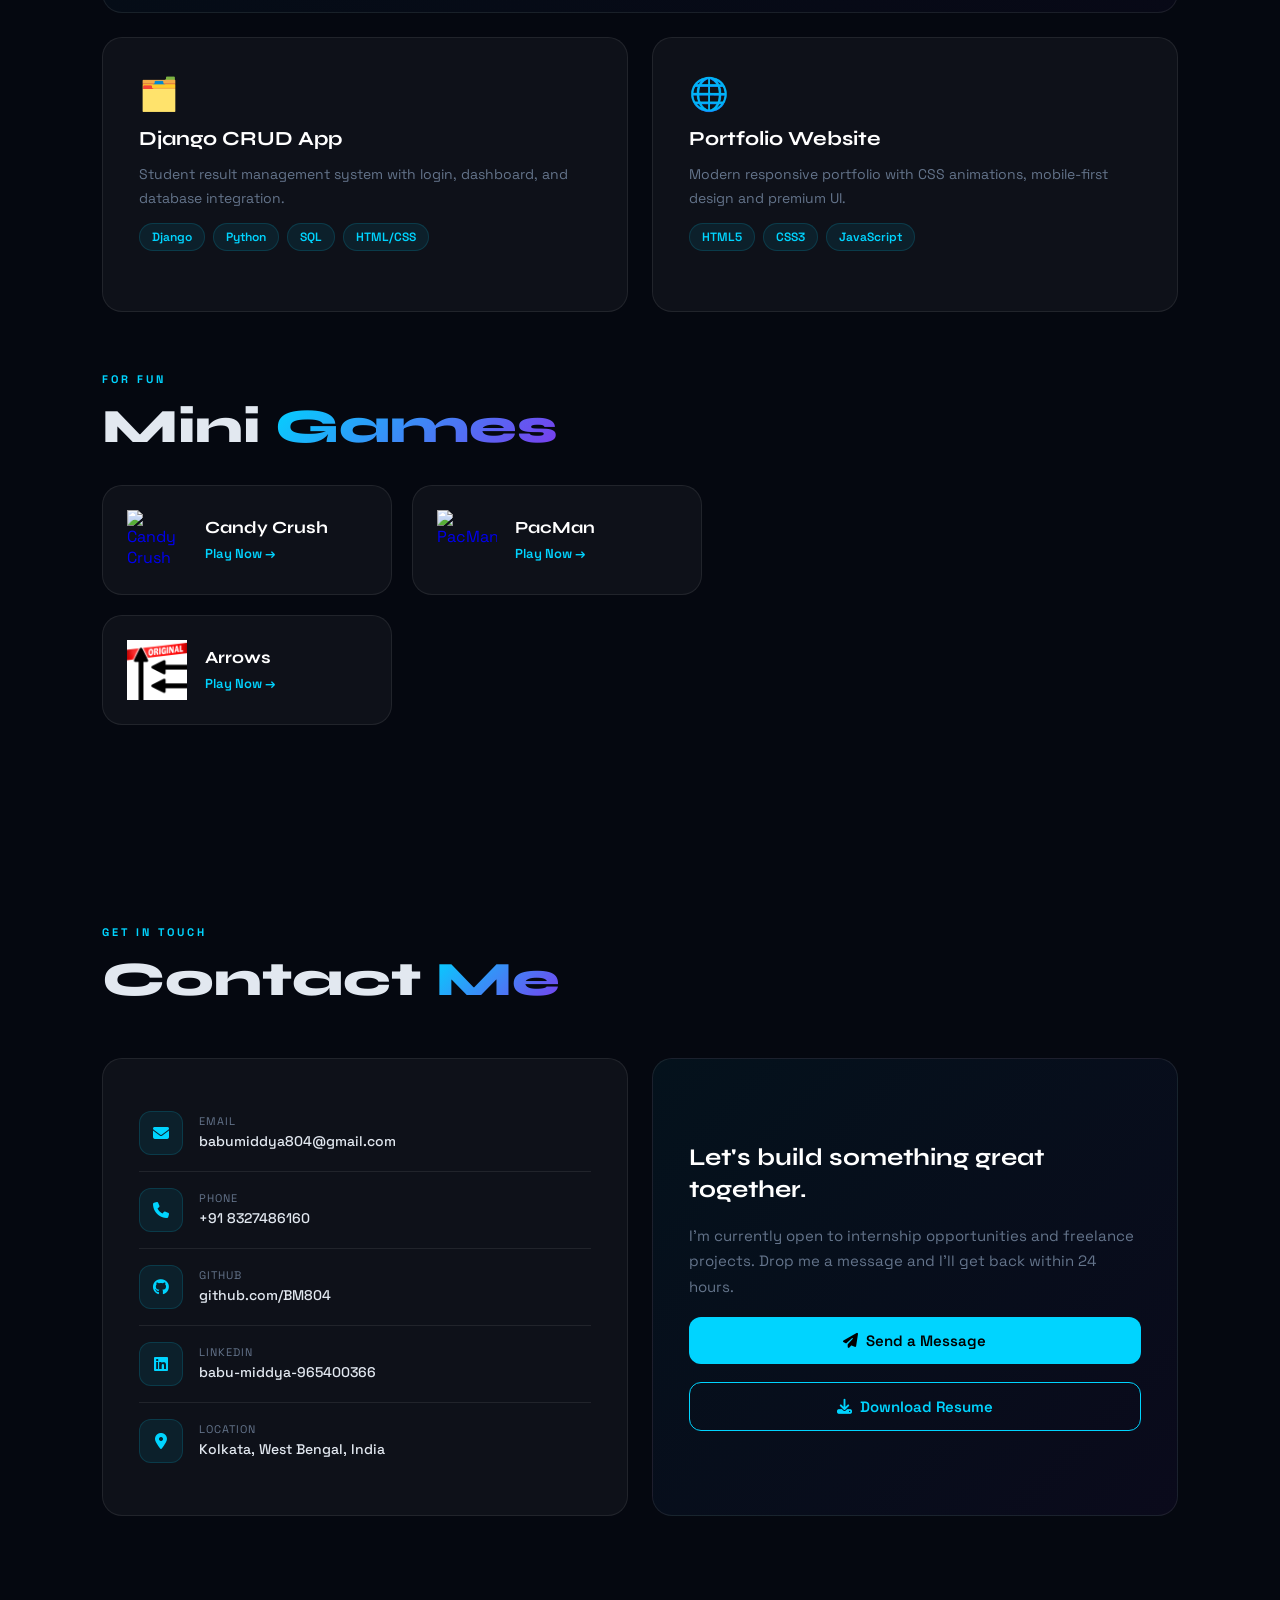
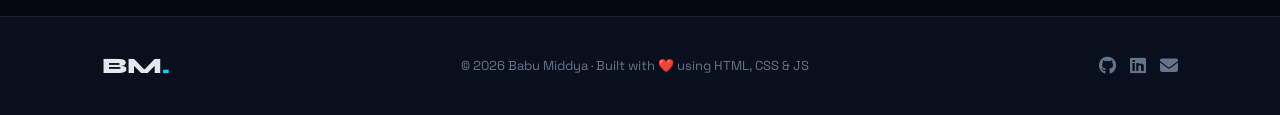
==== commit 80a1ddf5: "Update index.html" ====
--- a/index.html
+++ b/index.html
@@ -351,7 +351,7 @@
       </div>
     </a>
     <a class="mini-card card" href="https://arrowsweb.netlify.app/" target="_blank">
-      <img src="D:\Github project....com\babu_middya_porfolio-main\babu_middya_porfolio-main\unnamed.png" alt="Arrows">
+      <img src="unnamed.png" alt="Arrows">
       <div class="mini-info">
         <h4>Arrows</h4>
         <span>Play Now →</span>
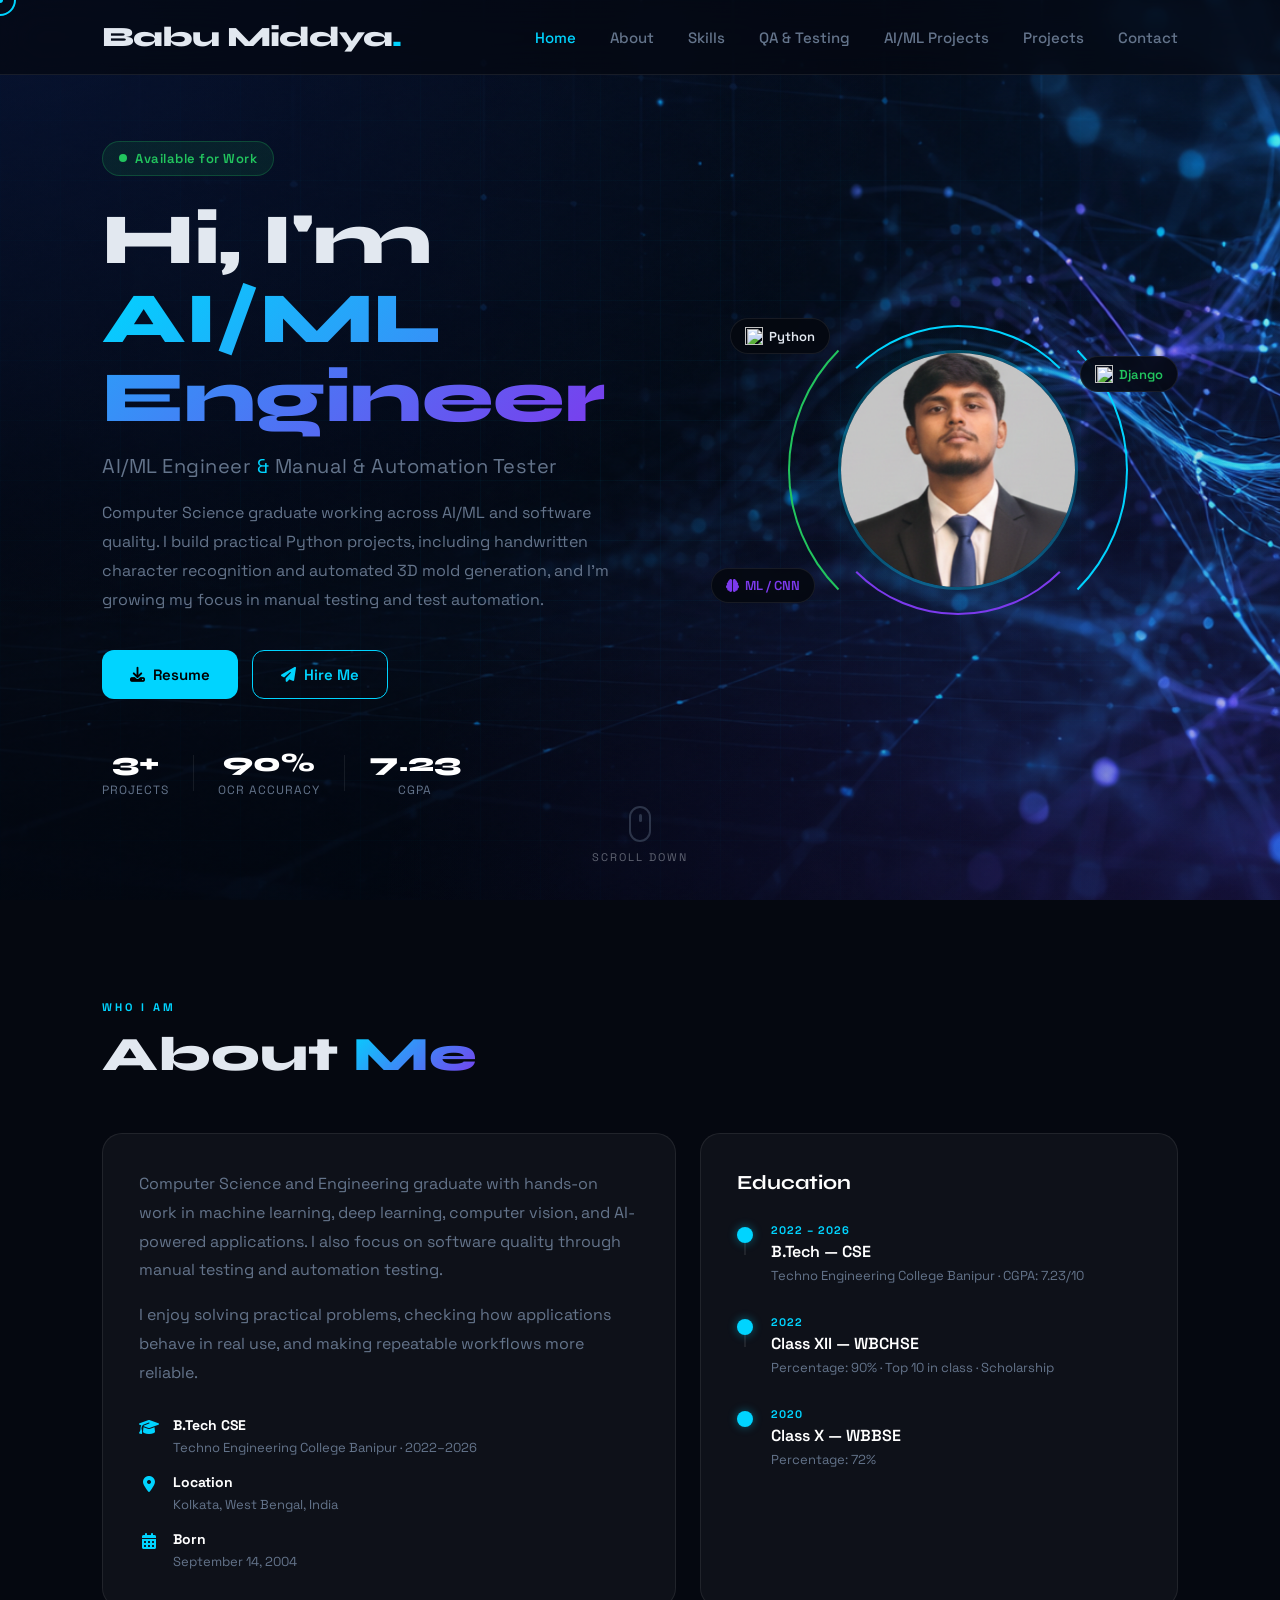
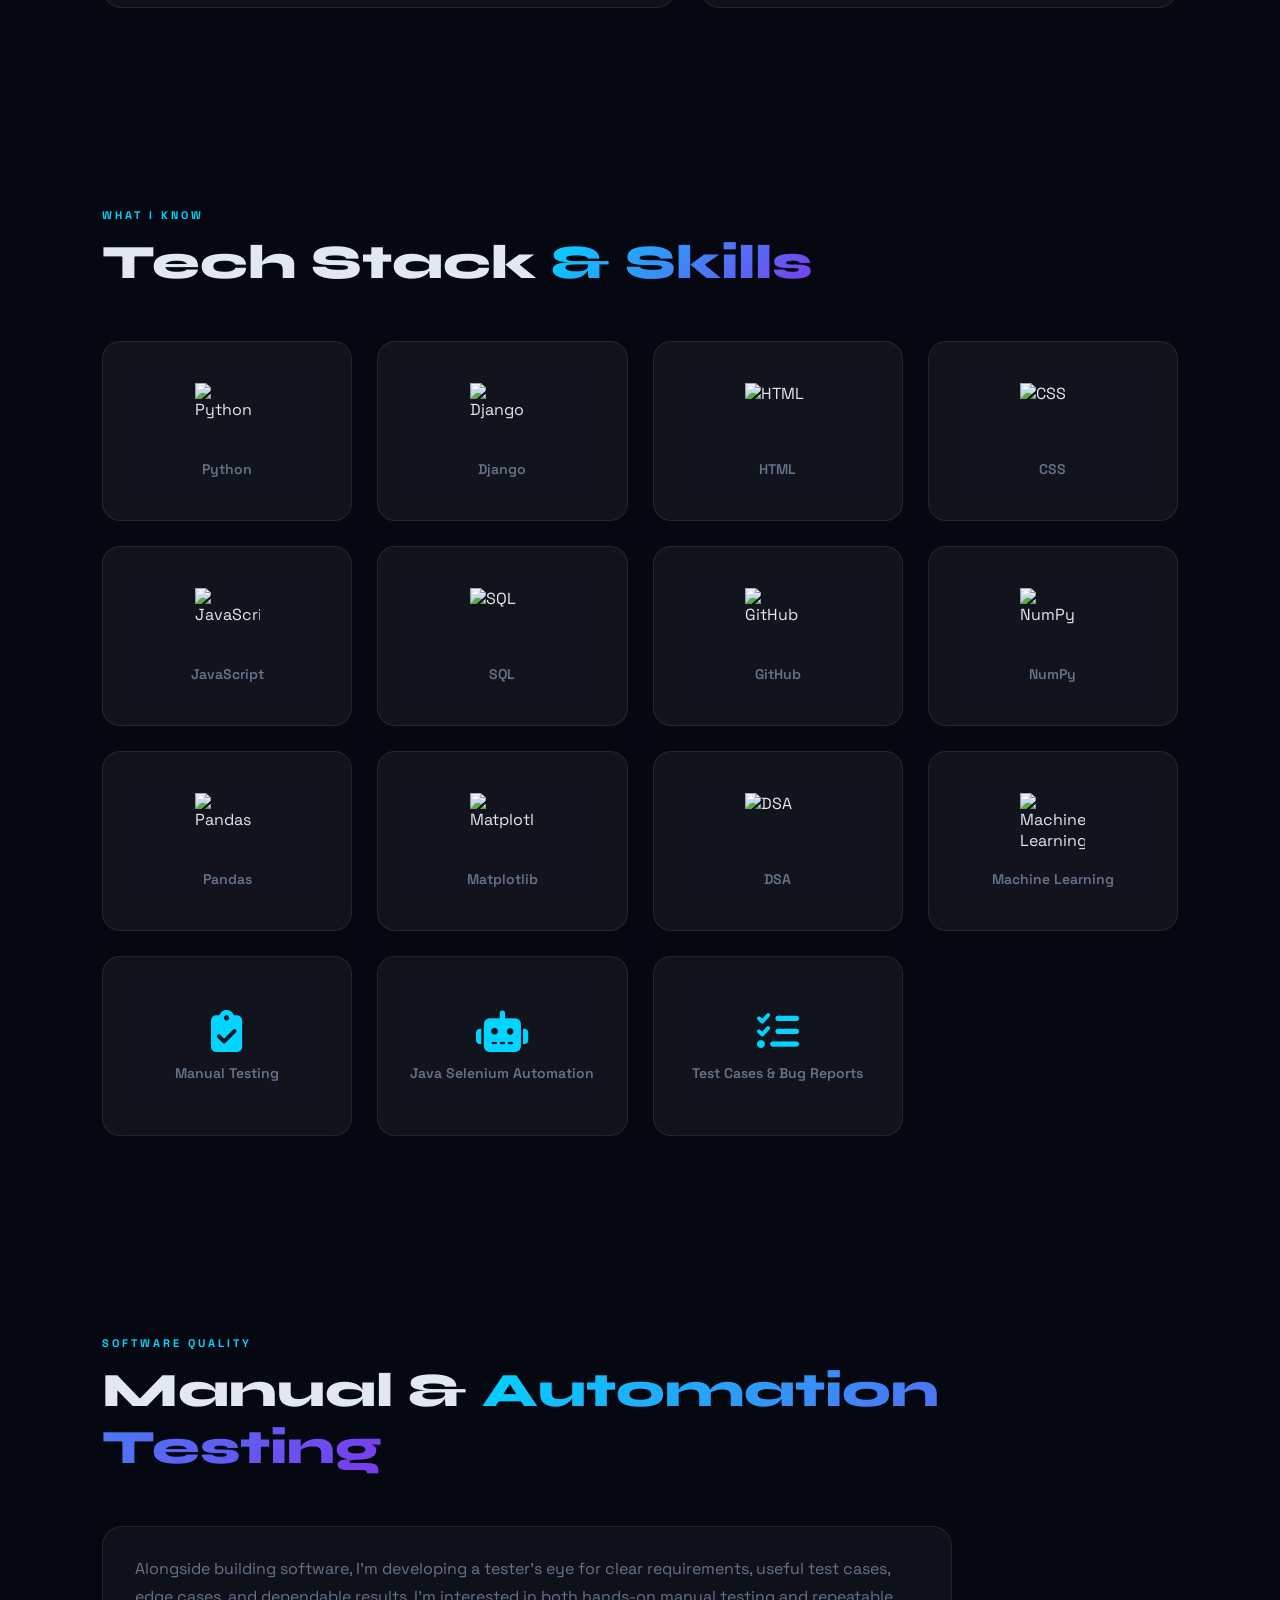
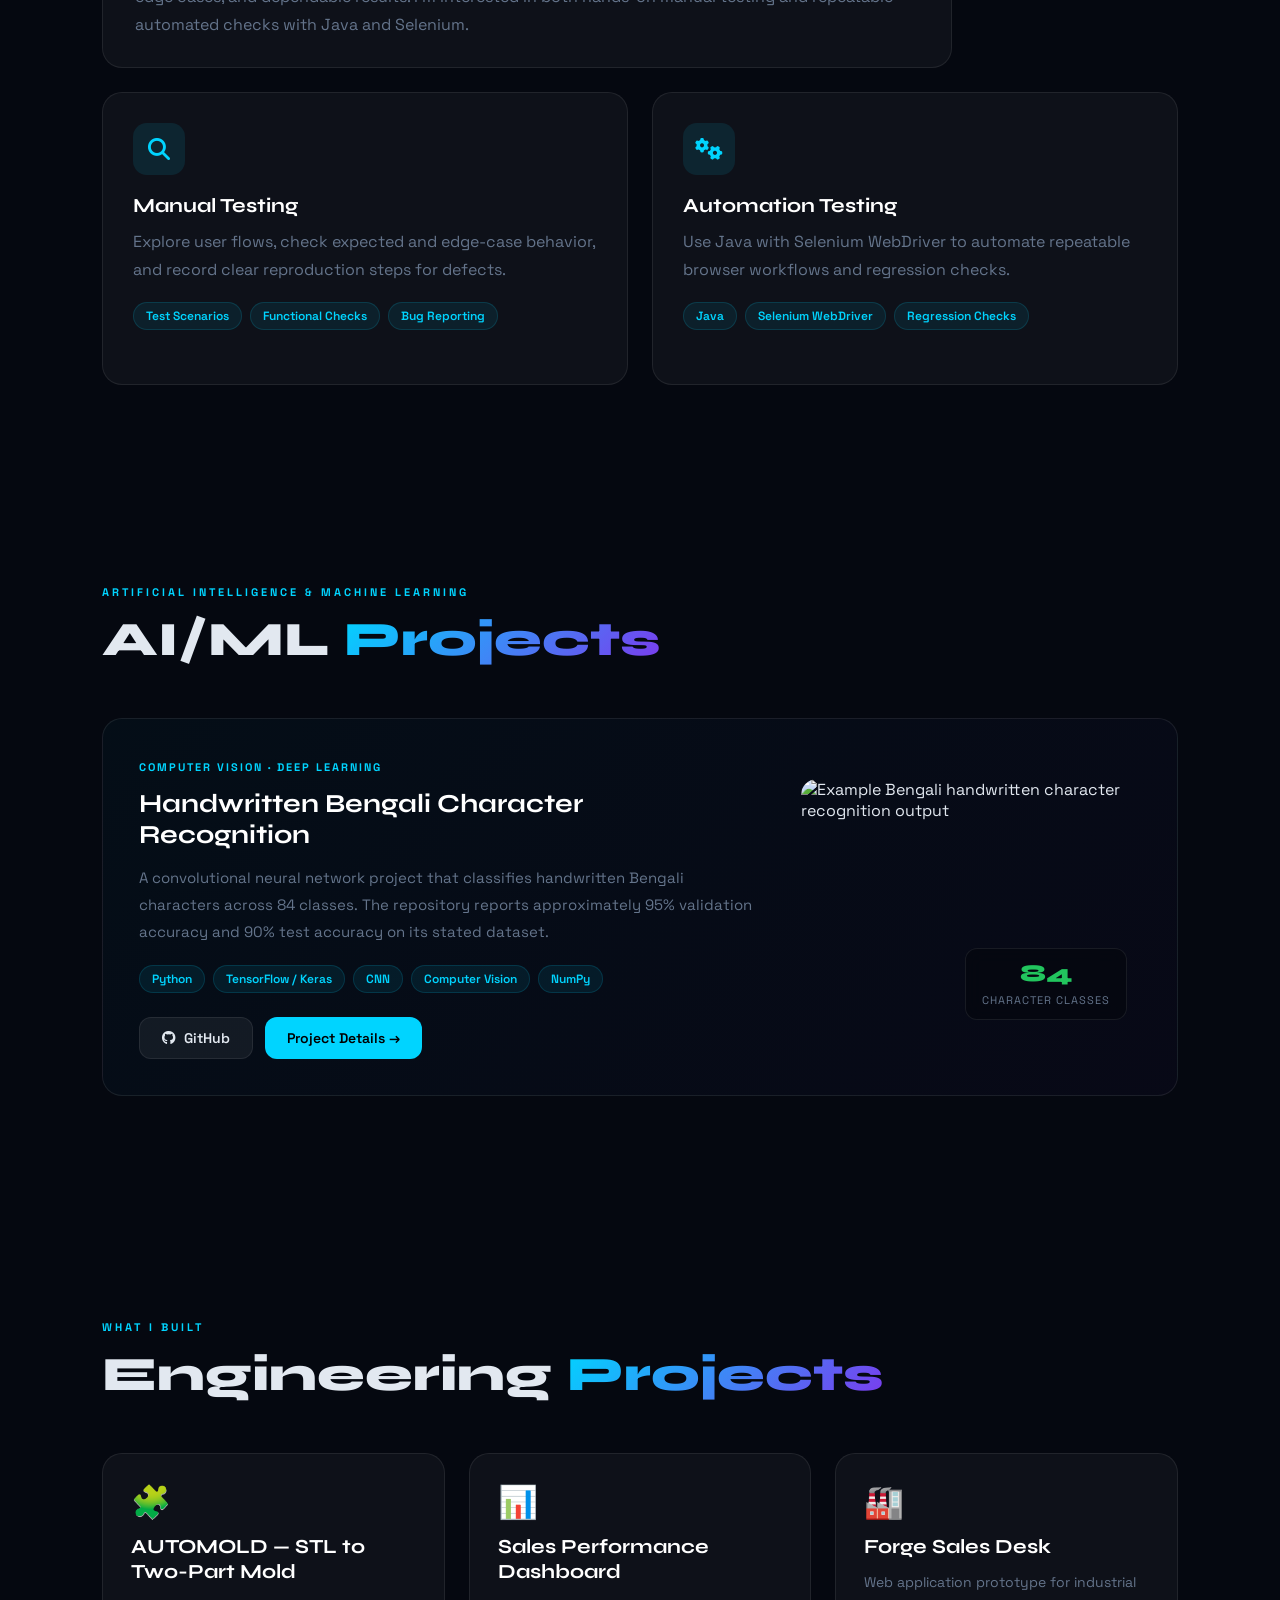
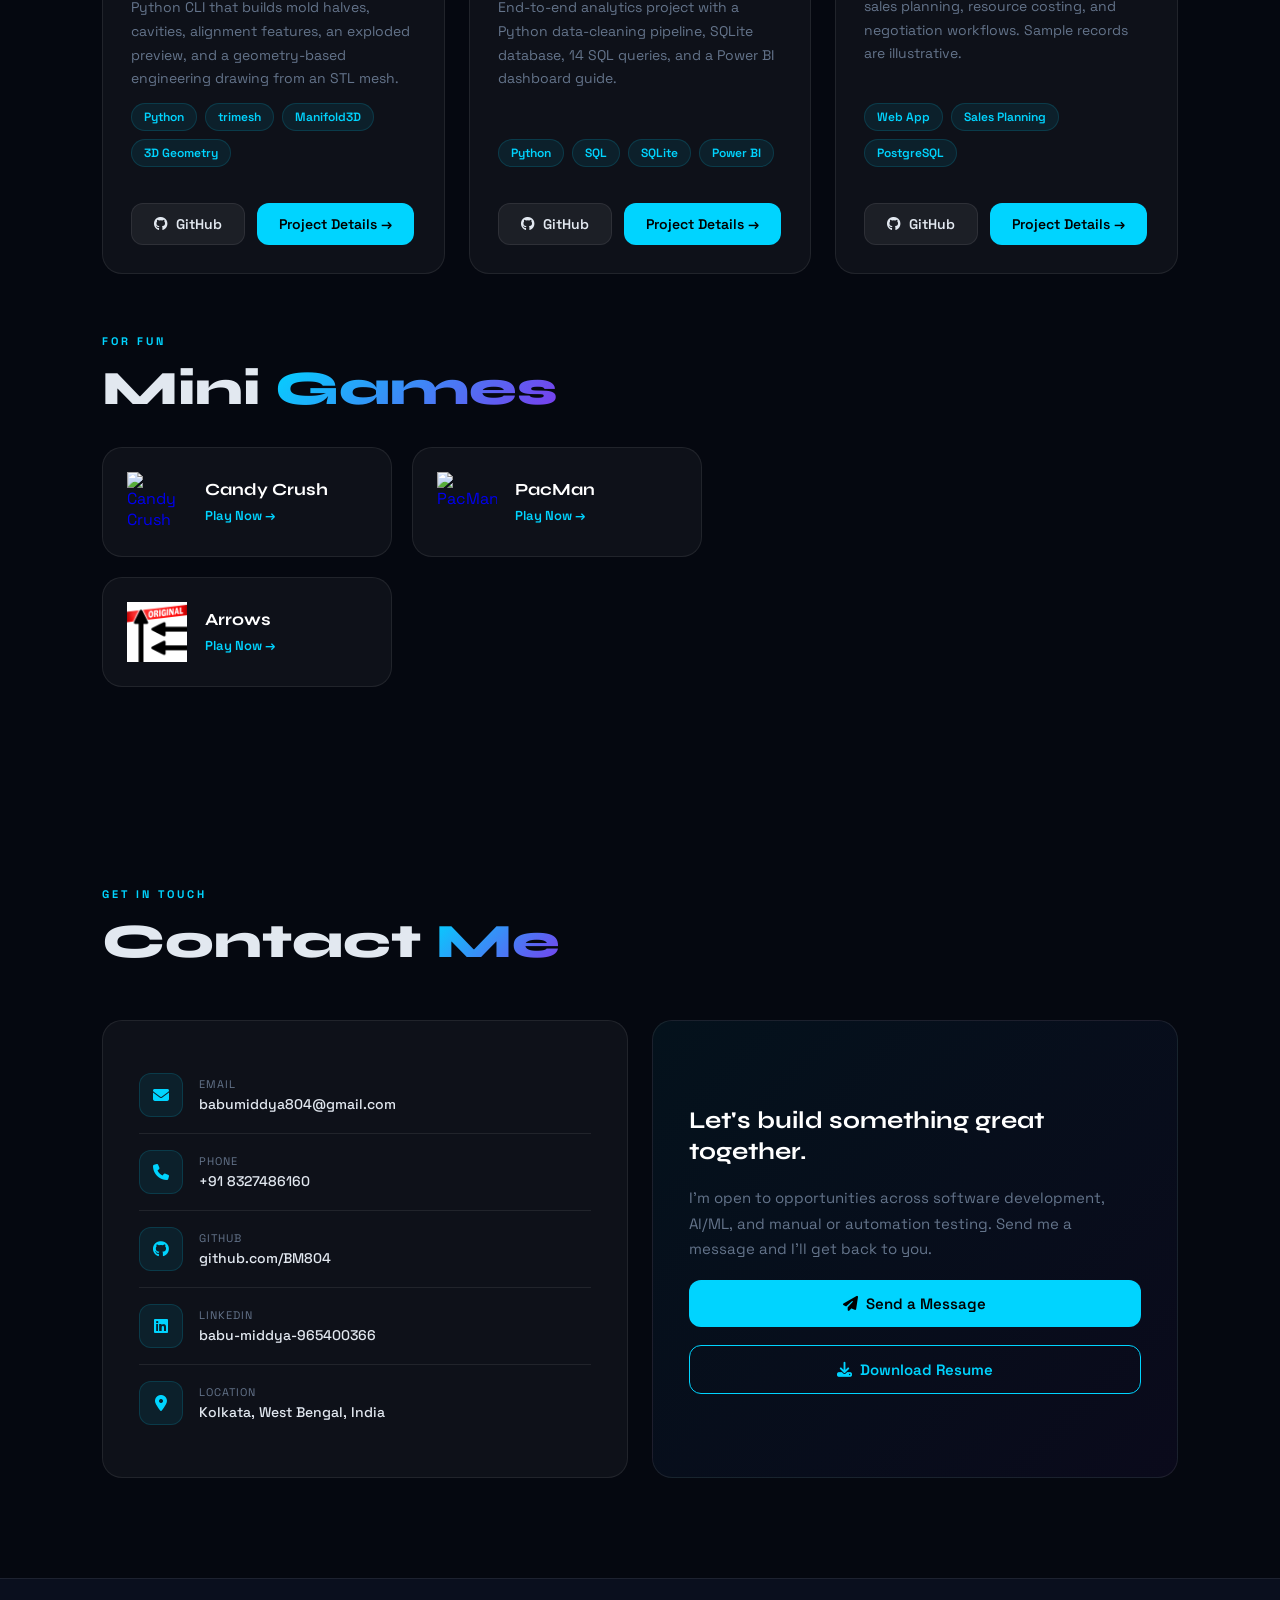
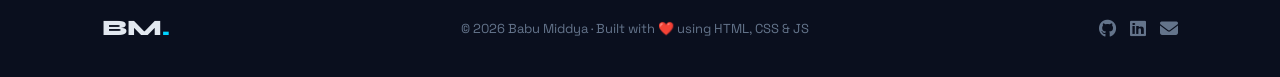
==== commit 6cd28027: "Expand portfolio project sections" ====
--- a/index.html
+++ b/index.html
@@ -3,7 +3,7 @@
 <head>
 <meta charset="UTF-8">
 <meta name="viewport" content="width=device-width, initial-scale=1.0">
-<title>Babu Middya | Software Developer</title>
+<title>Babu Middya | AI/ML &amp; Software Testing</title>
 
 <link rel="preconnect" href="https://fonts.googleapis.com">
 <link rel="preconnect" href="https://fonts.gstatic.com" crossorigin>
@@ -27,6 +27,8 @@
     <a href="#home">Home</a>
     <a href="#about">About</a>
     <a href="#skills">Skills</a>
+    <a href="#quality">QA &amp; Testing</a>
+    <a href="#ai-ml">AI/ML Projects</a>
     <a href="#projects">Projects</a>
     <a href="#contact">Contact</a>
   </nav>
@@ -41,6 +43,8 @@
     <a href="#home" onclick="closeMobileNav()">Home</a>
     <a href="#about" onclick="closeMobileNav()">About</a>
     <a href="#skills" onclick="closeMobileNav()">Skills</a>
+    <a href="#quality" onclick="closeMobileNav()">QA &amp; Testing</a>
+    <a href="#ai-ml" onclick="closeMobileNav()">AI/ML Projects</a>
     <a href="#projects" onclick="closeMobileNav()">Projects</a>
     <a href="#contact" onclick="closeMobileNav()">Contact</a>
   </nav>
@@ -63,16 +67,16 @@
         <span id="typingText" class="gradient-text">Babu Middya</span>
       </h1>
 
-      <h2 class="subtitle">Software Developer <span class="amp">&</span> ML Enthusiast</h2>
+      <h2 class="subtitle">AI/ML Engineer <span class="amp">&amp;</span> Manual &amp; Automation Tester</h2>
 
       <p class="hero-desc">
-        Final-year Computer Science & Engineering student passionate about building intelligent systems.
-        Skilled in Python, Django, CNN-based deep learning, and full-stack web development.
-        I turn complex ideas into clean, working code — from handwritten character recognition to responsive web apps.
+        Computer Science graduate working across AI/ML and software quality. I build practical Python projects,
+        including handwritten character recognition and automated 3D mold generation, and I’m growing my focus
+        in manual testing and test automation.
       </p>
 
       <div class="hero-btns">
-        <a href="01_Babu_Middya_Software_Devoloper.pdf" class="btn btn-primary" download>
+        <a href="Babu_Middya_TT_AI.pdf" class="btn btn-primary" download>
           <i class="fas fa-download"></i> Resume
         </a>
         <a href="#contact" class="btn btn-outline">
@@ -92,7 +96,7 @@
         </div>
         <div class="stat-divider"></div>
         <div class="stat">
-          <span class="stat-num">7.05</span>
+          <span class="stat-num">7.23</span>
           <span class="stat-label">CGPA</span>
         </div>
       </div>
@@ -135,12 +139,13 @@
   <div class="about-grid">
     <div class="about-text card">
       <p>
-        Aspiring Software Developer with strong skills in Python, NumPy, Pandas, and Matplotlib.
-        Experienced in data analysis, data manipulation, and creating clear visualizations.
+        Computer Science and Engineering graduate with hands-on work in machine learning, deep learning,
+        computer vision, and AI-powered applications. I also focus on software quality through manual
+        testing and automation testing.
       </p>
       <p>
-        I love building modern websites, solving coding challenges, and continuously improving my
-        technical skills. Quick learner with a passion for real-world problem solving and ML.
+        I enjoy solving practical problems, checking how applications behave in real use, and making
+        repeatable workflows more reliable.
       </p>
       <div class="about-details">
         <div class="detail-item">
@@ -175,7 +180,7 @@
           <div class="tl-content">
             <span class="tl-year">2022 – 2026</span>
             <h4>B.Tech — CSE</h4>
-            <p>Techno Engineering College Banipur · CGPA: 7.05/10</p>
+            <p>Techno Engineering College Banipur · CGPA: 7.23/10</p>
           </div>
         </div>
         <div class="tl-item">
@@ -267,65 +272,128 @@
       <h4>Machine Learning</h4>
     </div>
 
-  </div>
-</section>
-
-
+    <div class="skill-box qa-skill">
+      <i class="fas fa-clipboard-check" aria-hidden="true"></i>
+      <h4>Manual Testing</h4>
+    </div>
+
+    <div class="skill-box qa-skill">
+      <i class="fas fa-robot" aria-hidden="true"></i>
+      <h4>Java Selenium Automation</h4>
+    </div>
+
+    <div class="skill-box qa-skill">
+      <i class="fas fa-list-check" aria-hidden="true"></i>
+      <h4>Test Cases &amp; Bug Reports</h4>
+    </div>
+
+  </div>
+</section>
+
+
+<!-- QA & TESTING -->
+<section class="section reveal" id="quality">
+  <div class="section-label">SOFTWARE QUALITY</div>
+  <h2 class="title">Manual &amp; <span class="gradient-text">Automation Testing</span></h2>
+
+  <div class="qa-intro card">
+    <p>
+      Alongside building software, I’m developing a tester’s eye for clear requirements, useful test cases,
+      edge cases, and dependable results. I’m interested in both hands-on manual testing and repeatable
+      automated checks with Java and Selenium.
+    </p>
+  </div>
+
+  <div class="qa-grid">
+    <article class="qa-card card">
+      <div class="qa-icon"><i class="fas fa-magnifying-glass" aria-hidden="true"></i></div>
+      <h3>Manual Testing</h3>
+      <p>Explore user flows, check expected and edge-case behavior, and record clear reproduction steps for defects.</p>
+      <div class="tech-tags"><span>Test Scenarios</span><span>Functional Checks</span><span>Bug Reporting</span></div>
+    </article>
+    <article class="qa-card card">
+      <div class="qa-icon"><i class="fas fa-gears" aria-hidden="true"></i></div>
+      <h3>Automation Testing</h3>
+      <p>Use Java with Selenium WebDriver to automate repeatable browser workflows and regression checks.</p>
+      <div class="tech-tags"><span>Java</span><span>Selenium WebDriver</span><span>Regression Checks</span></div>
+    </article>
+  </div>
+</section>
+
+
+<!-- AI/ML PROJECTS -->
+<section class="section reveal" id="ai-ml">
+  <div class="section-label">ARTIFICIAL INTELLIGENCE &amp; MACHINE LEARNING</div>
+  <h2 class="title">AI/ML <span class="gradient-text">Projects</span></h2>
+
+  <article class="featured-project card">
+    <div class="fp-left">
+      <div class="fp-badge">Computer Vision · Deep Learning</div>
+      <h3>Handwritten Bengali Character Recognition</h3>
+      <p>
+        A convolutional neural network project that classifies handwritten Bengali characters across 84 classes.
+        The repository reports approximately 95% validation accuracy and 90% test accuracy on its stated dataset.
+      </p>
+      <div class="tech-tags">
+        <span>Python</span><span>TensorFlow / Keras</span><span>CNN</span><span>Computer Vision</span><span>NumPy</span>
+      </div>
+      <div class="project-links">
+        <a class="github-btn" href="https://github.com/BM804/Bengali_Handwritten_OCR_CNN" target="_blank" rel="noopener">
+          <i class="fab fa-github"></i> GitHub
+        </a>
+        <a class="demo-btn" href="./bangla_ocr_site/index.html">Project Details →</a>
+      </div>
+    </div>
+    <div class="fp-right">
+      <div class="fp-img-box">
+        <img src="https://raw.githubusercontent.com/BM804/Bengali_Handwritten_OCR_CNN/main/assets/prediction_output.png" alt="Example Bengali handwritten character recognition output" loading="lazy">
+        <div class="fp-accuracy">
+          <span class="big">84</span>
+          <span class="small">Character classes</span>
+        </div>
+      </div>
+    </div>
+  </article>
+</section>
 <!-- PROJECTS -->
 <section class="section reveal" id="projects">
   <div class="section-label">WHAT I BUILT</div>
-  <h2 class="title">Featured <span class="gradient-text">Projects</span></h2>
-
-  <div class="featured-project card">
-    <div class="fp-left">
-      <div class="fp-badge">Featured Project</div>
-      <h3>Handwritten Bangla Character Recognition (CNN)</h3>
-      <p>
-        Built a deep learning OCR system using 166k+ Bengali handwritten images across 84 classes.
-        Trained with CNN achieving 90% accuracy after preprocessing (resizing, normalization, noise reduction).
-      </p>
-      <div class="tech-tags">
-        <span>Python</span><span>CNN</span><span>Deep Learning</span><span>OpenCV</span><span>TensorFlow</span>
-      </div>
+  <h2 class="title">Engineering <span class="gradient-text">Projects</span></h2>
+
+  <div class="project-row project-showcase">
+
+    <article class="project-card card">
+      <div class="project-icon">🧩</div>
+      <h3>AUTOMOLD — STL to Two-Part Mold</h3>
+      <p>Python CLI that builds mold halves, cavities, alignment features, an exploded preview, and a geometry-based engineering drawing from an STL mesh.</p>
+      <div class="tech-tags"><span>Python</span><span>trimesh</span><span>Manifold3D</span><span>3D Geometry</span></div>
       <div class="project-links">
-        <a class="github-btn" href="https://github.com/BM804/Bengali_Handwritten_OCR_CNN" target="_blank">
-          <i class="fab fa-github"></i> GitHub
-        </a>
-        <a class="demo-btn" href="./bangla_ocr_site/index.html" target="_blank">
-          🚀 Project Details
-        </a>
-      </div>
-    </div>
-    <div class="fp-right">
-      <div class="fp-img-box">
-        <img src="https://t3.ftcdn.net/jpg/19/28/70/26/240_F_1928702653_3SM4ioVbqb1LkxO8BYR8tu8CzlvJVweg.jpg" alt="Bangla OCR">
-        <div class="fp-accuracy">
-          <span class="big">90%</span>
-          <span class="small">Accuracy</span>
-        </div>
-      </div>
-    </div>
-  </div>
-
-  <div class="project-row">
-
-    <div class="project-card card">
-      <div class="project-icon">🗂️</div>
-      <h3>Django CRUD App</h3>
-      <p>Student result management system with login, dashboard, and database integration.</p>
-      <div class="tech-tags">
-        <span>Django</span><span>Python</span><span>SQL</span><span>HTML/CSS</span>
-      </div>
-    </div>
-
-    <div class="project-card card">
-      <div class="project-icon">🌐</div>
-      <h3>Portfolio Website</h3>
-      <p>Modern responsive portfolio with CSS animations, mobile-first design and premium UI.</p>
-      <div class="tech-tags">
-        <span>HTML5</span><span>CSS3</span><span>JavaScript</span>
-      </div>
-    </div>
+        <a class="github-btn" href="https://github.com/BM804/automatic_Mold_and_2d_partfile_maker" target="_blank" rel="noopener"><i class="fab fa-github"></i> GitHub</a>
+        <a class="demo-btn" href="projects/automold/index.html">Project Details →</a>
+      </div>
+    </article>
+
+    <article class="project-card card">
+      <div class="project-icon">📊</div>
+      <h3>Sales Performance Dashboard</h3>
+      <p>End-to-end analytics project with a Python data-cleaning pipeline, SQLite database, 14 SQL queries, and a Power BI dashboard guide.</p>
+      <div class="tech-tags"><span>Python</span><span>SQL</span><span>SQLite</span><span>Power BI</span></div>
+      <div class="project-links">
+        <a class="github-btn" href="https://github.com/BM804/Data_Analy" target="_blank" rel="noopener"><i class="fab fa-github"></i> GitHub</a>
+        <a class="demo-btn" href="projects/sales-dashboard/index.html">Project Details →</a>
+      </div>
+    </article>
+
+    <article class="project-card card">
+      <div class="project-icon">🏭</div>
+      <h3>Forge Sales Desk</h3>
+      <p>Web application prototype for industrial sales planning, resource costing, and negotiation workflows. Sample records are illustrative.</p>
+      <div class="tech-tags"><span>Web App</span><span>Sales Planning</span><span>PostgreSQL</span></div>
+      <div class="project-links">
+        <a class="github-btn" href="https://github.com/BM804/Industrial_sales" target="_blank" rel="noopener"><i class="fab fa-github"></i> GitHub</a>
+        <a class="demo-btn" href="projects/forge-sales-desk/index.html">Project Details →</a>
+      </div>
+    </article>
 
   </div>
 
@@ -408,11 +476,11 @@
 
     <div class="contact-cta card">
       <h3>Let's build something great together.</h3>
-      <p>I'm currently open to internship opportunities and freelance projects. Drop me a message and I'll get back within 24 hours.</p>
+      <p>I’m open to opportunities across software development, AI/ML, and manual or automation testing. Send me a message and I’ll get back to you.</p>
       <a href="mailto:babumiddya804@gmail.com" class="btn btn-primary full-width">
         <i class="fas fa-paper-plane"></i> Send a Message
       </a>
-      <a href="01_Babu_Middya_Software_Devoloper.pdf" class="btn btn-outline full-width" download>
+      <a href="Babu_Middya_TT_AI.pdf" class="btn btn-outline full-width" download>
         <i class="fas fa-download"></i> Download Resume
       </a>
     </div>
@@ -437,3 +505,5 @@
 <script src="script.js"></script>
 </body>
 </html>
+
+
--- a/style.css
+++ b/style.css
@@ -628,12 +628,67 @@
 
 .skill-box:hover h4 { color: var(--white); }
 
+.qa-skill i {
+  font-size: 42px;
+  color: var(--accent);
+}
+
 @keyframes neonMove {
   0% { transform: translateX(-100%); }
   100% { transform: translateX(100%); }
 }
 
 /* ================= PROJECTS ================= */
+.qa-intro {
+  max-width: 850px;
+  margin-bottom: 24px;
+  padding: 28px 32px;
+}
+
+.qa-intro p,
+.qa-card p {
+  color: var(--muted);
+  line-height: 1.75;
+}
+
+.qa-grid {
+  display: grid;
+  grid-template-columns: repeat(2, minmax(0, 1fr));
+  gap: 24px;
+}
+
+.qa-card.card {
+  padding: 30px;
+}
+
+.qa-icon {
+  width: 52px;
+  height: 52px;
+  display: grid;
+  place-items: center;
+  margin-bottom: 18px;
+  border-radius: 14px;
+  color: var(--accent);
+  background: rgba(0, 212, 255, 0.1);
+  font-size: 22px;
+}
+
+.qa-card h3 {
+  margin-bottom: 10px;
+  color: var(--white);
+  font-family: 'Syne', sans-serif;
+  font-size: 20px;
+}
+
+.qa-card .tech-tags {
+  margin-top: 18px;
+}
+
+@media (max-width: 600px) {
+  .qa-grid { grid-template-columns: 1fr; }
+  .qa-intro, .qa-card.card { padding: 22px; }
+}
+
 .featured-project {
   display: grid;
   grid-template-columns: 1fr 340px;
@@ -993,3 +1048,24 @@
   .hero-stats { gap: 16px; }
   .footer-inner { flex-direction: column; align-items: center; text-align: center; }
 }
+
+/* Multi-project portfolio cards */
+.project-showcase {
+  grid-template-columns: repeat(3, minmax(0, 1fr));
+  align-items: stretch;
+}
+.project-showcase .project-card.card { padding: 28px; }
+.project-showcase .project-links { margin-top: auto; }
+@media (max-width: 900px) {
+  .project-showcase { grid-template-columns: 1fr; }
+}
+
+/* AI/ML hero art */
+.hero {
+  background-image:
+    linear-gradient(90deg, rgba(5,8,16,.48) 0%, rgba(5,8,16,.22) 58%, rgba(5,8,16,.08) 100%),
+    url("portfolio-ai-hero.png");
+  background-position: center;
+  background-size: cover;
+  background-repeat: no-repeat;
+}
